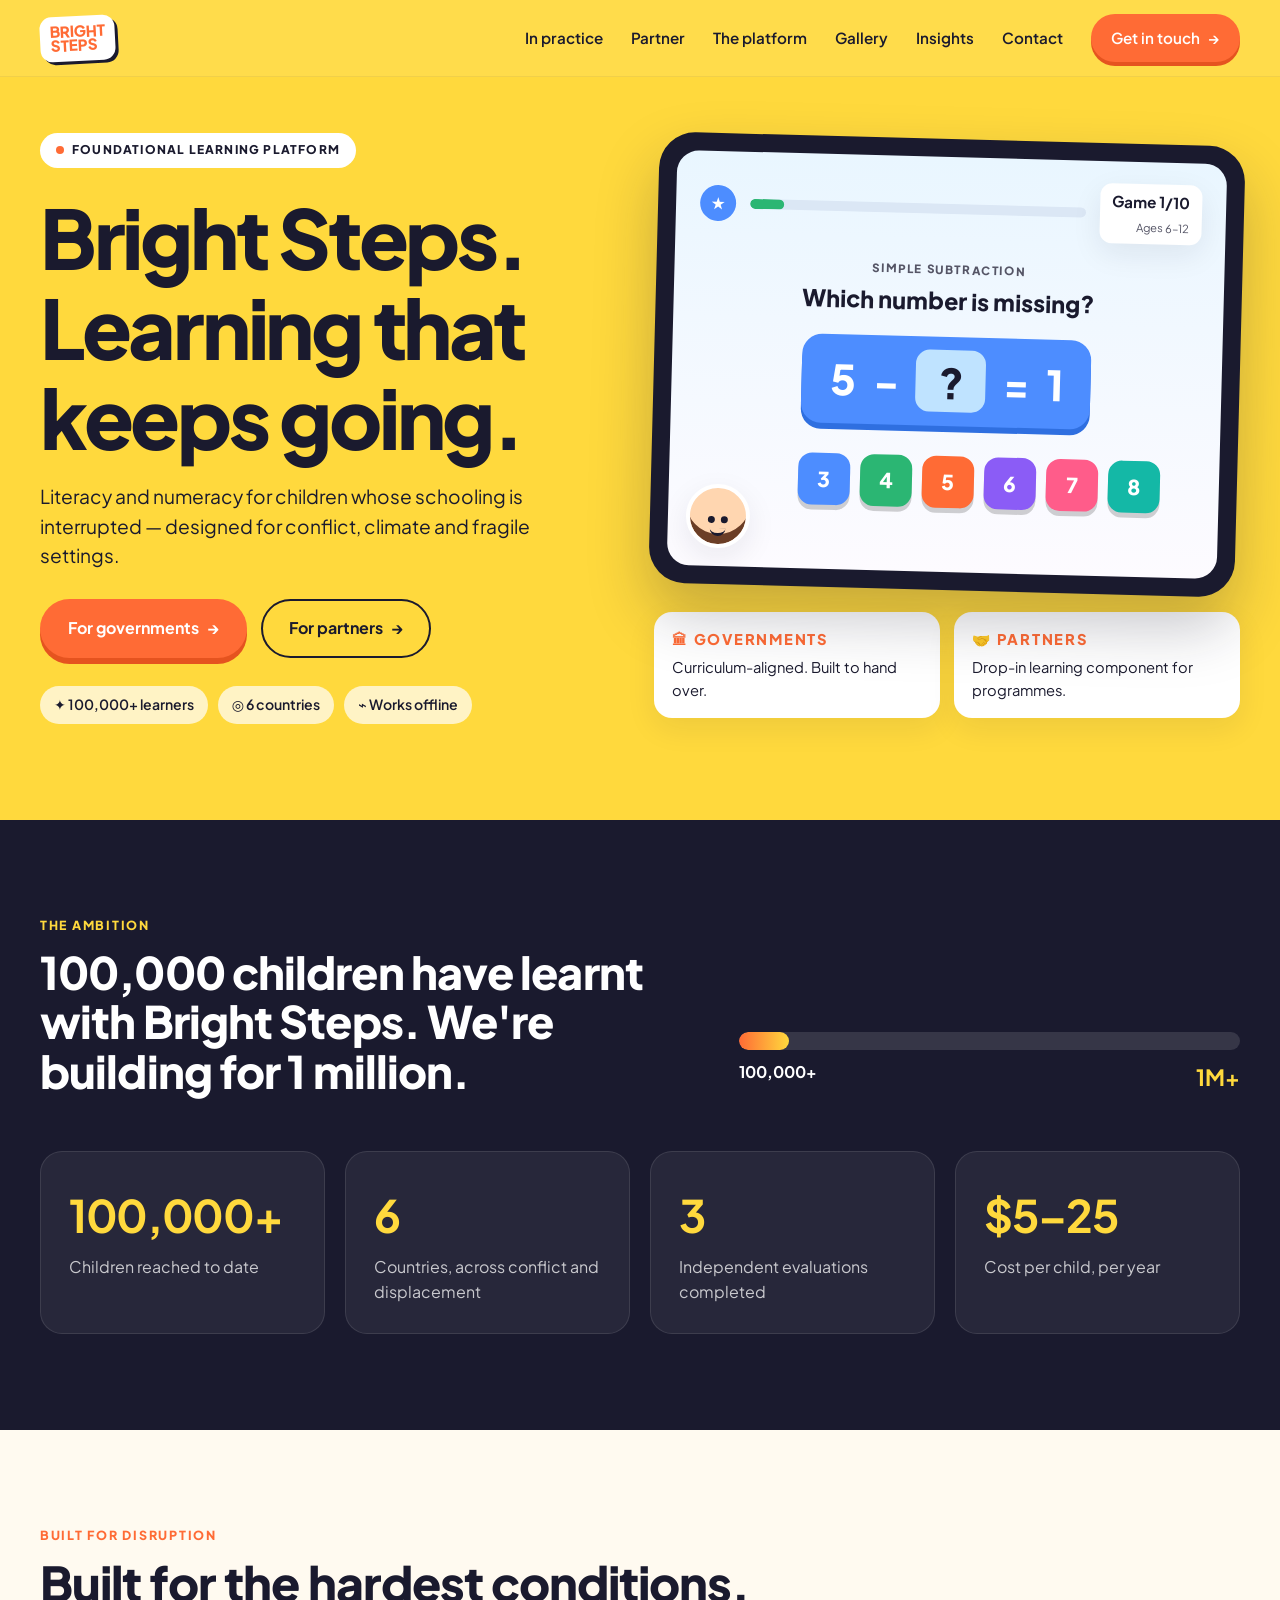
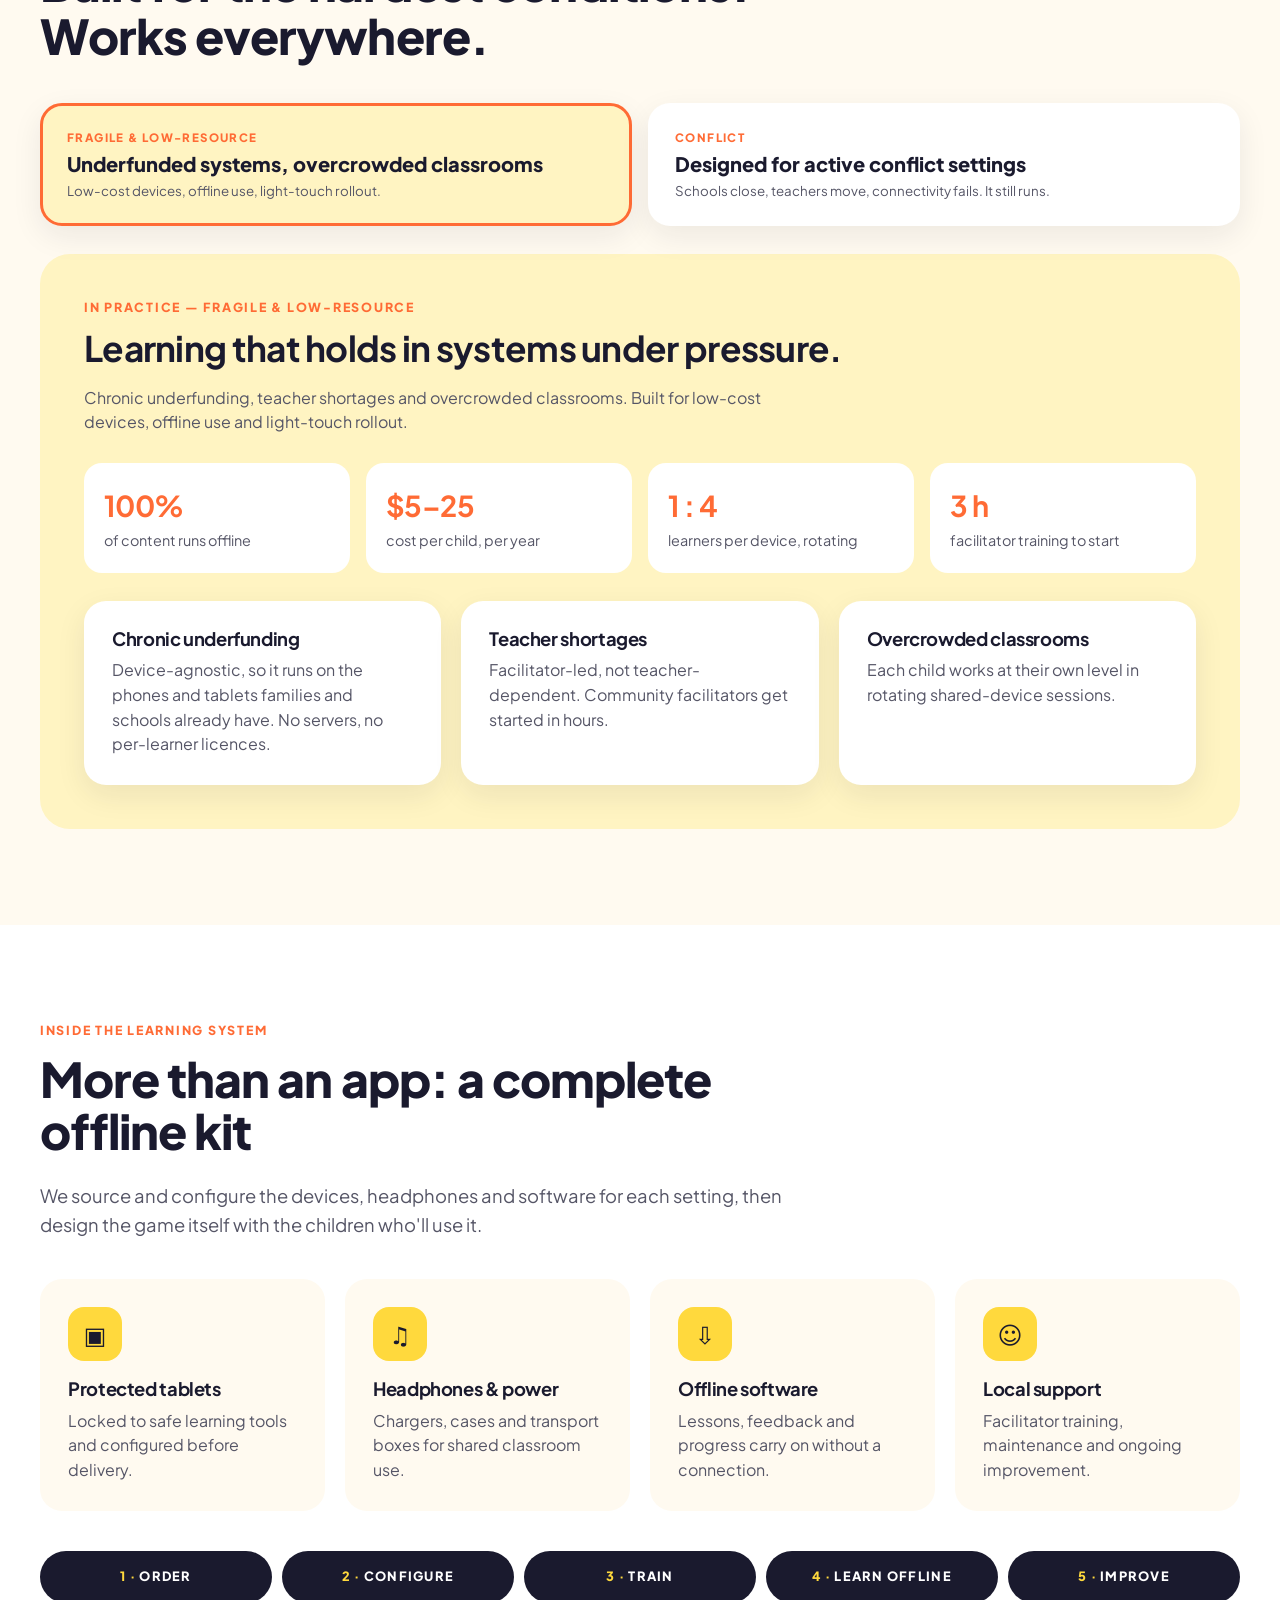
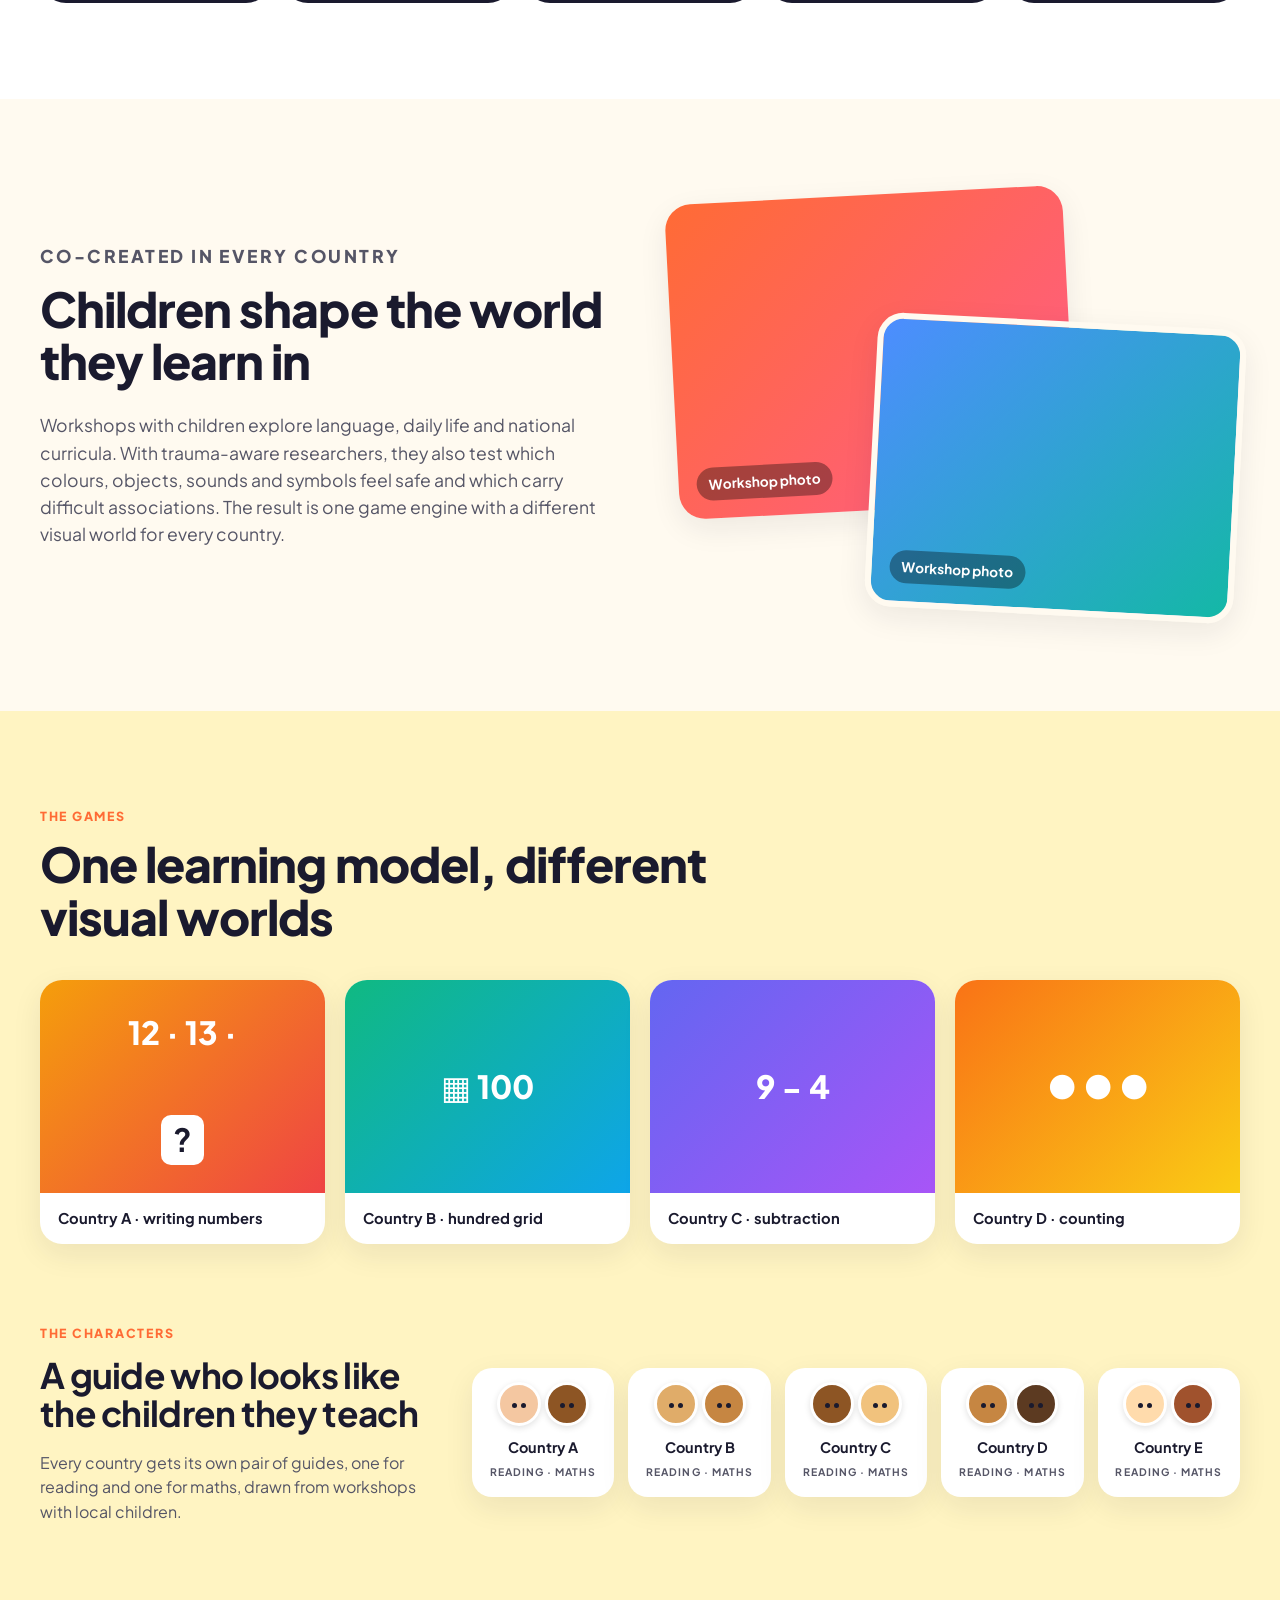
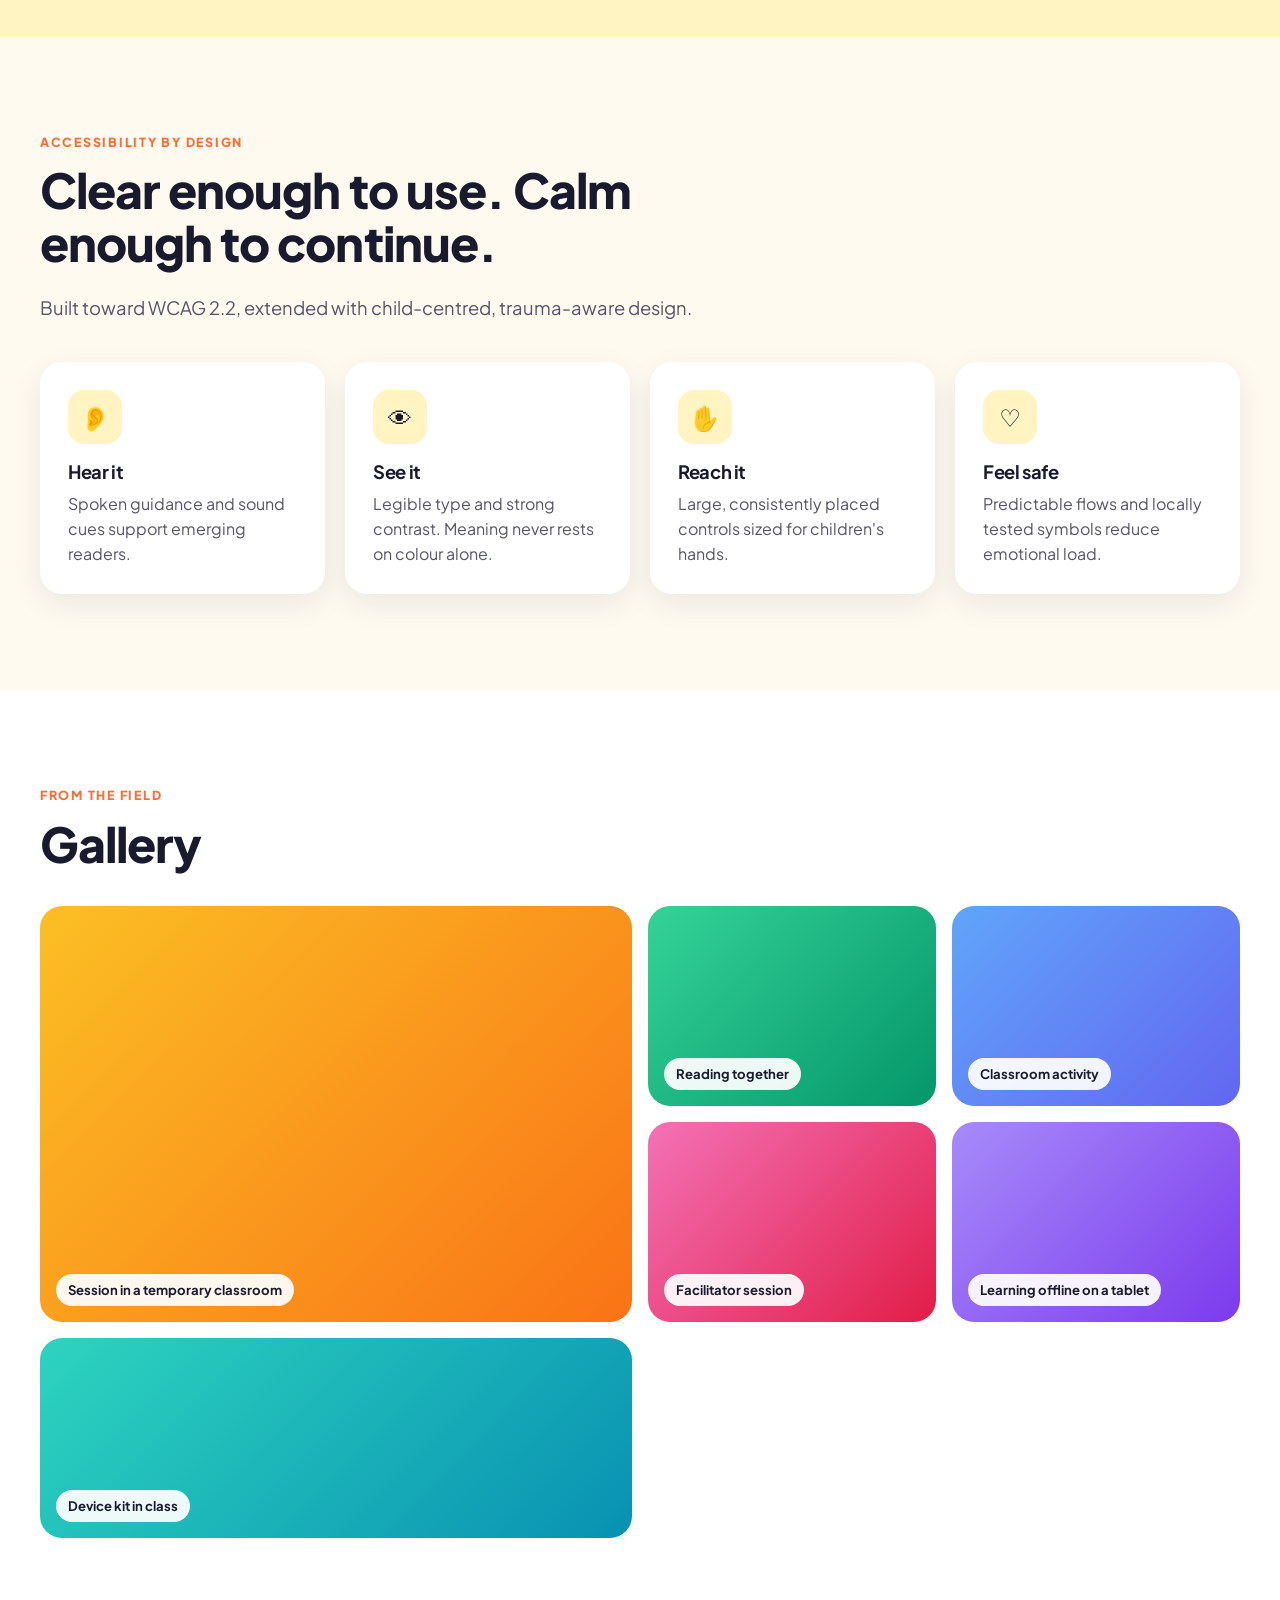
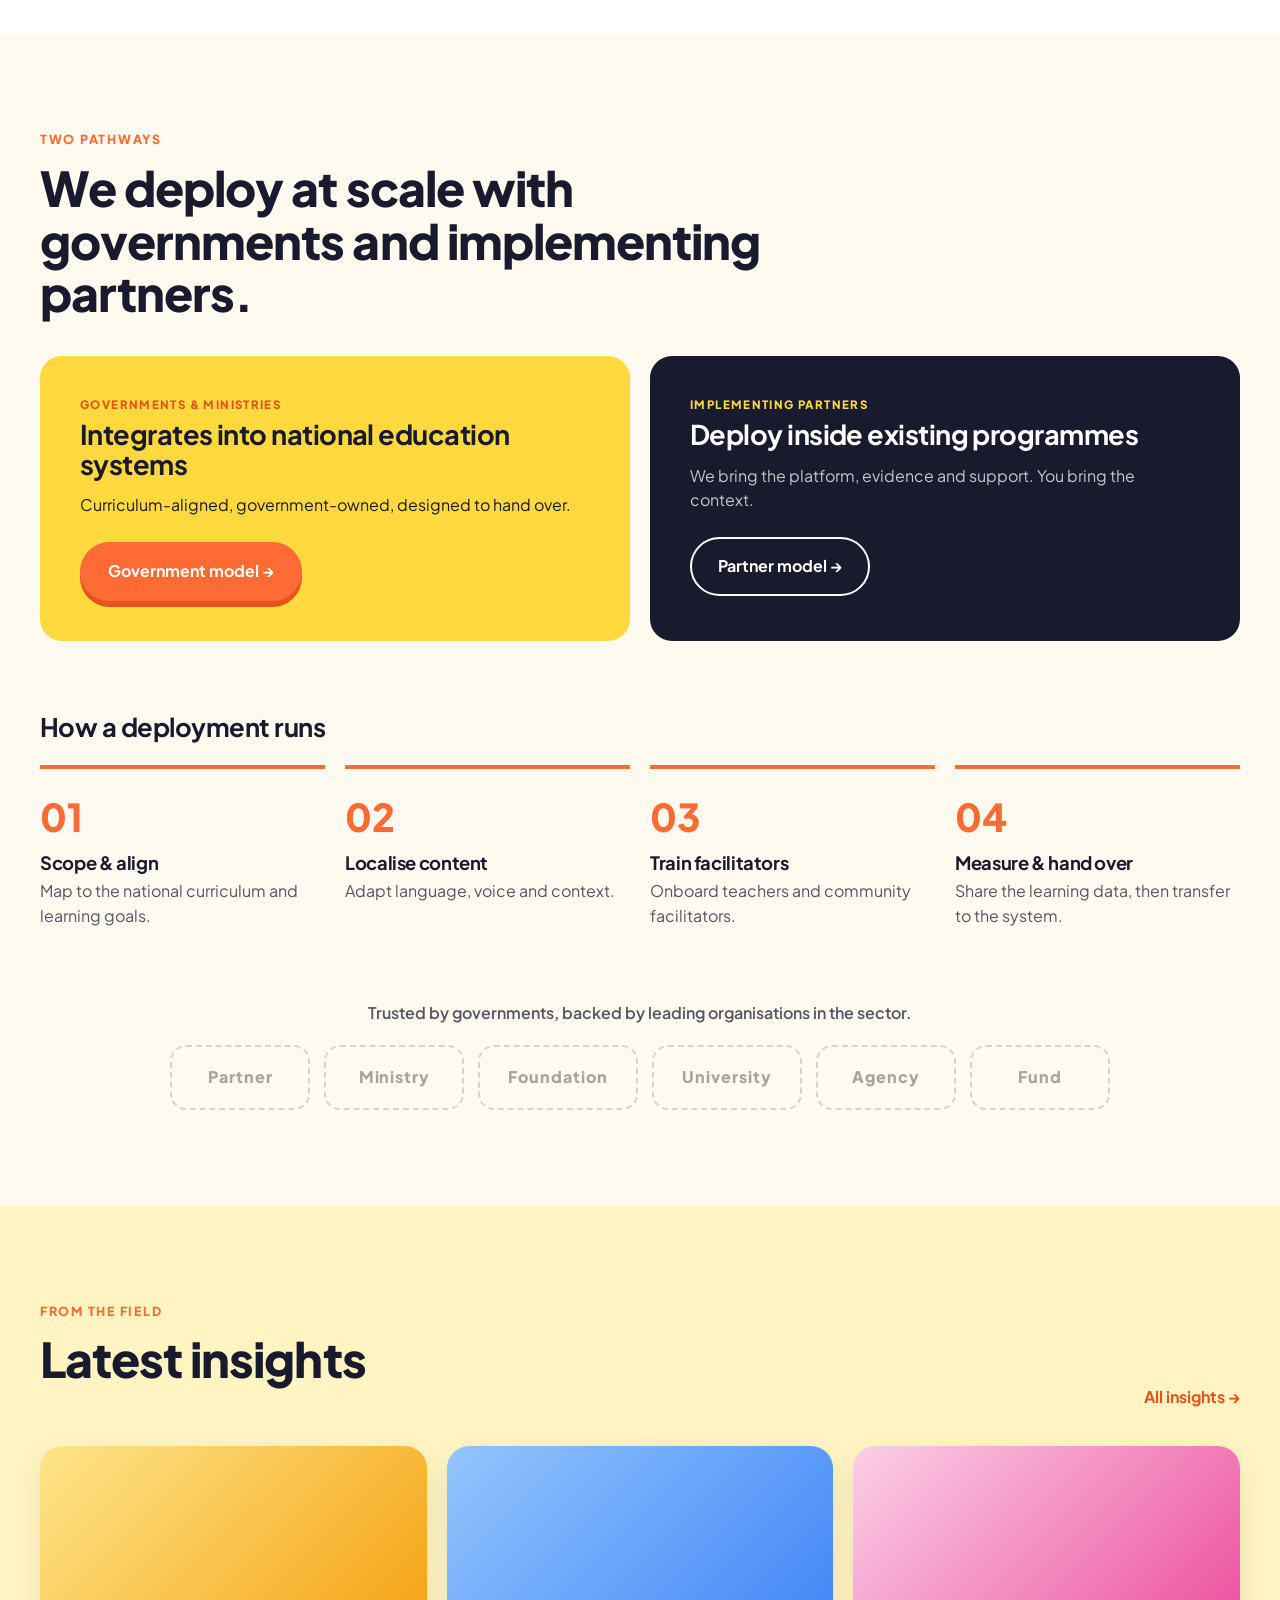
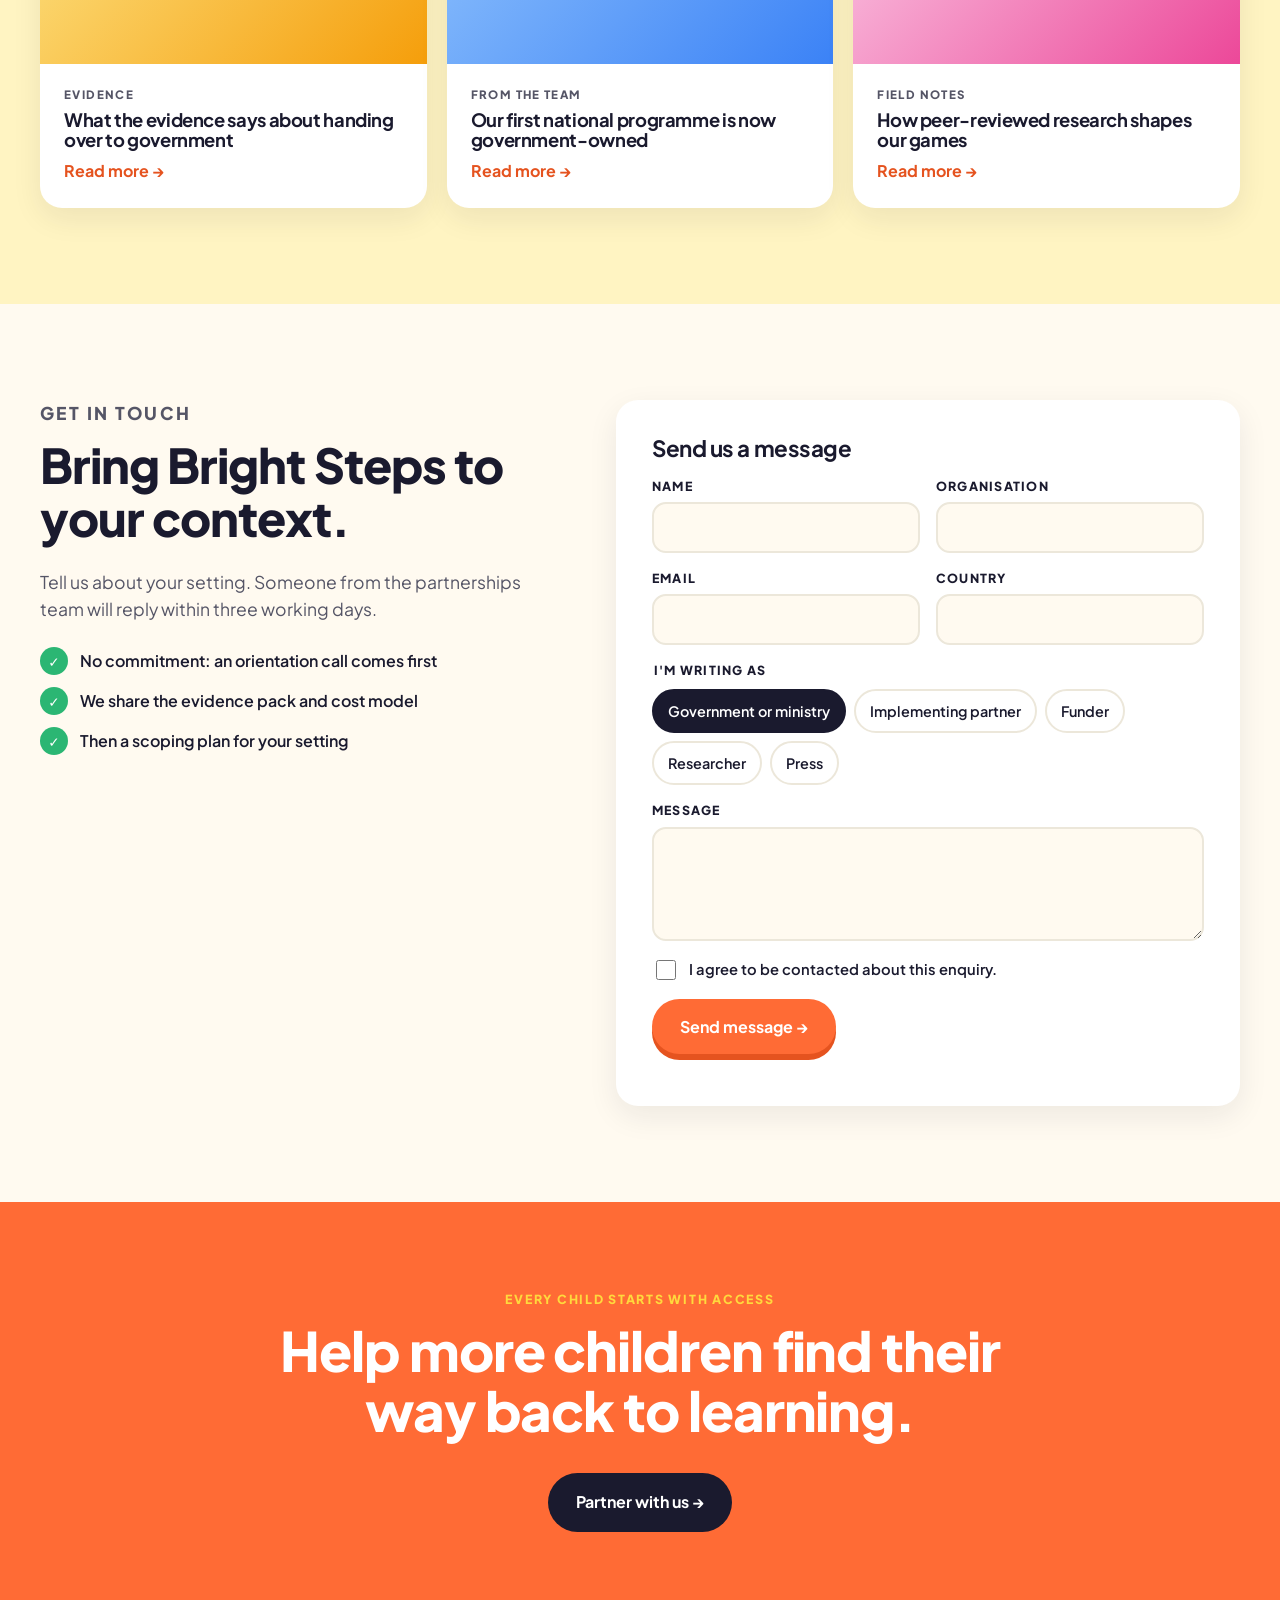
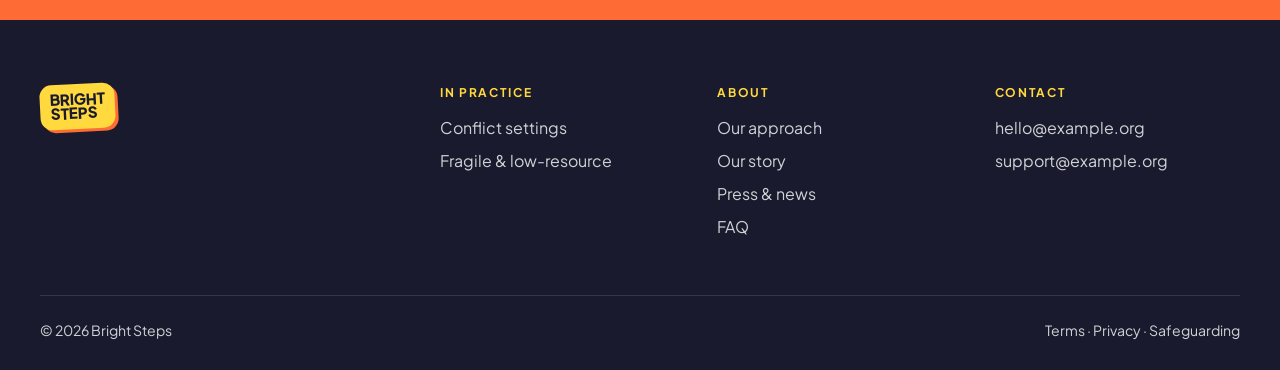
==== index.html @ 9cf147a7 "Initial commit: Bright Steps landing page Static site with hero mini-game, programme sections, galle" ====
<!doctype html>
<html lang="en">
<head>
  <meta charset="utf-8" />
  <meta name="viewport" content="width=device-width, initial-scale=1" />
  <title>Bright Steps — Learning that keeps going</title>
  <meta name="description" content="Offline literacy and numeracy games for children whose schooling has been interrupted." />
  <link rel="preconnect" href="https://fonts.googleapis.com" />
  <link rel="preconnect" href="https://fonts.gstatic.com" crossorigin />
  <link href="https://fonts.googleapis.com/css2?family=Plus+Jakarta+Sans:wght@400;500;600;700;800&display=swap" rel="stylesheet" />
  <link rel="stylesheet" href="styles.css" />
</head>
<body>

<!-- ============ HEADER ============ -->
<header class="site-header" id="top">
  <div class="container nav">
    <a href="#top" class="logo" aria-label="Bright Steps home">
      <span class="logo-mark">BRIGHT<br/>STEPS</span>
    </a>
    <button class="nav-toggle" aria-label="Open menu" aria-expanded="false">
      <span></span><span></span><span></span>
    </button>
    <nav class="nav-links" aria-label="Main">
      <a href="#practice">In practice</a>
      <a href="#pathways">Partner</a>
      <a href="#platform">The platform</a>
      <a href="#gallery">Gallery</a>
      <a href="#insights">Insights</a>
      <a href="#contact">Contact</a>
      <a href="#contact" class="btn btn-primary btn-sm">Get in touch <span aria-hidden="true">→</span></a>
    </nav>
  </div>
</header>

<main>

<!-- ============ HERO ============ -->
<section class="hero">
  <div class="container hero-grid">
    <div class="hero-copy">
      <span class="pill"><span class="dot"></span> FOUNDATIONAL LEARNING PLATFORM</span>
      <h1>Bright Steps.<br/>Learning that<br/>keeps going.</h1>
      <p class="lead">Literacy and numeracy for children whose schooling is interrupted — designed for conflict, climate and fragile settings.</p>
      <div class="hero-ctas">
        <a href="#pathways" class="btn btn-primary">For governments <span aria-hidden="true">→</span></a>
        <a href="#pathways" class="btn btn-outline">For partners <span aria-hidden="true">→</span></a>
      </div>
      <ul class="chips">
        <li>✦ 100,000+ learners</li>
        <li>◎ 6 countries</li>
        <li>⌁ Works offline</li>
      </ul>
    </div>

    <div class="hero-visual">
      <div class="tablet">
        <div class="tablet-screen">
          <div class="game-top">
            <span class="game-icon">★</span>
            <div class="game-progress"><span id="gameBar"></span></div>
            <div class="game-meta"><strong id="gameRound">Game 1/10</strong><small>Ages 6–12</small></div>
          </div>
          <p class="game-kicker" id="gameKicker">SIMPLE SUBTRACTION</p>
          <p class="game-q">Which number is missing?</p>
          <div class="equation" id="equation" aria-live="polite">
            <span id="eqA">8</span> <span id="eqOp">−</span>
            <span class="slot" id="slot">?</span>
            <span>=</span> <span id="eqC">3</span>
          </div>
          <div class="answers" id="answers"></div>
          <div class="guide" aria-hidden="true">
            <div class="guide-face"><span class="eye"></span><span class="eye"></span><span class="mouth"></span></div>
          </div>
          <p class="game-feedback" id="feedback" aria-live="polite"></p>
        </div>
      </div>
      <div class="hero-cards">
        <div class="mini-card">
          <p class="mini-label">🏛 GOVERNMENTS</p>
          <p>Curriculum-aligned. Built to hand over.</p>
        </div>
        <div class="mini-card">
          <p class="mini-label">🤝 PARTNERS</p>
          <p>Drop-in learning component for programmes.</p>
        </div>
      </div>
    </div>
  </div>
</section>

<!-- ============ AMBITION / STATS ============ -->
<section class="section ambition">
  <div class="container">
    <p class="eyebrow">THE AMBITION</p>
    <div class="ambition-head">
      <h2>100,000 children have learnt with Bright Steps. We're building for 1 million.</h2>
      <div class="goal">
        <div class="goal-bar"><span style="width:10%"></span></div>
        <div class="goal-labels"><span>100,000+</span><strong>1M+</strong></div>
      </div>
    </div>
    <div class="stats">
      <div class="stat"><strong data-count="100000" data-suffix="+">0</strong><p>Children reached to date</p></div>
      <div class="stat"><strong data-count="6">0</strong><p>Countries, across conflict and displacement</p></div>
      <div class="stat"><strong>3</strong><p>Independent evaluations completed</p></div>
      <div class="stat"><strong>$5–25</strong><p>Cost per child, per year</p></div>
    </div>
  </div>
</section>

<!-- ============ IN PRACTICE (TABS) ============ -->
<section class="section practice" id="practice">
  <div class="container">
    <p class="eyebrow">BUILT FOR DISRUPTION</p>
    <h2 class="section-title">Built for the hardest conditions. Works everywhere.</h2>

    <div class="tabs" role="tablist">
      <button class="tab active" role="tab" aria-selected="true" data-tab="fragile">
        <span class="tab-kicker">FRAGILE &amp; LOW-RESOURCE</span>
        <span class="tab-title">Underfunded systems, overcrowded classrooms</span>
        <span class="tab-sub">Low-cost devices, offline use, light-touch rollout.</span>
      </button>
      <button class="tab" role="tab" aria-selected="false" data-tab="conflict">
        <span class="tab-kicker">CONFLICT</span>
        <span class="tab-title">Designed for active conflict settings</span>
        <span class="tab-sub">Schools close, teachers move, connectivity fails. It still runs.</span>
      </button>
    </div>

    <div class="tab-panel active" data-panel="fragile">
      <div class="panel-head">
        <p class="eyebrow">IN PRACTICE — FRAGILE &amp; LOW-RESOURCE</p>
        <h3>Learning that holds in systems under pressure.</h3>
        <p>Chronic underfunding, teacher shortages and overcrowded classrooms. Built for low-cost devices, offline use and light-touch rollout.</p>
      </div>
      <div class="kpis">
        <div><strong>100%</strong><span>of content runs offline</span></div>
        <div><strong>$5–25</strong><span>cost per child, per year</span></div>
        <div><strong>1 : 4</strong><span>learners per device, rotating</span></div>
        <div><strong>3 h</strong><span>facilitator training to start</span></div>
      </div>
      <div class="cards-3">
        <article class="card"><h4>Chronic underfunding</h4><p>Device-agnostic, so it runs on the phones and tablets families and schools already have. No servers, no per-learner licences.</p></article>
        <article class="card"><h4>Teacher shortages</h4><p>Facilitator-led, not teacher-dependent. Community facilitators get started in hours.</p></article>
        <article class="card"><h4>Overcrowded classrooms</h4><p>Each child works at their own level in rotating shared-device sessions.</p></article>
      </div>
    </div>

    <div class="tab-panel" data-panel="conflict">
      <div class="panel-head">
        <p class="eyebrow">IN PRACTICE — CONFLICT</p>
        <h3>Learning that continues when everything else stops.</h3>
        <p>Displacement, school closures and broken connectivity. Bright Steps runs in shelters, community spaces and temporary classrooms.</p>
      </div>
      <div class="kpis">
        <div><strong>0</strong><span>internet needed during lessons</span></div>
        <div><strong>Any</strong><span>safe space becomes a classroom</span></div>
        <div><strong>Self-paced</strong><span>children pick up where they left off</span></div>
        <div><strong>Trauma-aware</strong><span>content and visuals, tested locally</span></div>
      </div>
      <div class="cards-3">
        <article class="card"><h4>Schools closed</h4><p>Sessions move to wherever children are: shelters, camps, community centres.</p></article>
        <article class="card"><h4>Mobile populations</h4><p>Progress is stored on the device, so learning follows the child and not the building.</p></article>
        <article class="card"><h4>Psychosocial stress</h4><p>Calm, predictable game flows designed with child-protection specialists.</p></article>
      </div>
    </div>
  </div>
</section>

<!-- ============ PLATFORM / KIT ============ -->
<section class="section kit" id="platform">
  <div class="container">
    <p class="eyebrow">INSIDE THE LEARNING SYSTEM</p>
    <h2 class="section-title">More than an app: a complete offline kit</h2>
    <p class="section-lead">We source and configure the devices, headphones and software for each setting, then design the game itself with the children who'll use it.</p>
    <div class="cards-4">
      <article class="card icon-card"><span class="icon">▣</span><h4>Protected tablets</h4><p>Locked to safe learning tools and configured before delivery.</p></article>
      <article class="card icon-card"><span class="icon">♫</span><h4>Headphones &amp; power</h4><p>Chargers, cases and transport boxes for shared classroom use.</p></article>
      <article class="card icon-card"><span class="icon">⇩</span><h4>Offline software</h4><p>Lessons, feedback and progress carry on without a connection.</p></article>
      <article class="card icon-card"><span class="icon">☺</span><h4>Local support</h4><p>Facilitator training, maintenance and ongoing improvement.</p></article>
    </div>
    <ol class="flow">
      <li>ORDER</li><li>CONFIGURE</li><li>TRAIN</li><li>LEARN OFFLINE</li><li>IMPROVE</li>
    </ol>
  </div>
</section>

<!-- ============ CO-CREATION ============ -->
<section class="section cocreate">
  <div class="container split">
    <div>
      <p class="eyebrow">CO-CREATED IN EVERY COUNTRY</p>
      <h2 class="section-title">Children shape the world they learn in</h2>
      <p>Workshops with children explore language, daily life and national curricula. With trauma-aware researchers, they also test which colours, objects, sounds and symbols feel safe and which carry difficult associations. The result is one game engine with a different visual world for every country.</p>
    </div>
    <div class="photo-stack">
      <div class="photo ph-1"><span>Workshop photo</span></div>
      <div class="photo ph-2"><span>Workshop photo</span></div>
    </div>
  </div>
</section>

<!-- ============ GAMES + CHARACTERS ============ -->
<section class="section games">
  <div class="container">
    <p class="eyebrow">THE GAMES</p>
    <h2 class="section-title">One learning model, different visual worlds</h2>
    <div class="cards-4 worlds">
      <figure class="world w-1"><div class="world-art">12 · 13 · <b>?</b></div><figcaption>Country A · writing numbers</figcaption></figure>
      <figure class="world w-2"><div class="world-art">▦ 100</div><figcaption>Country B · hundred grid</figcaption></figure>
      <figure class="world w-3"><div class="world-art">9 − 4</div><figcaption>Country C · subtraction</figcaption></figure>
      <figure class="world w-4"><div class="world-art">● ● ●</div><figcaption>Country D · counting</figcaption></figure>
    </div>

    <div class="characters">
      <div class="characters-copy">
        <p class="eyebrow">THE CHARACTERS</p>
        <h3>A guide who looks like the children they teach</h3>
        <p>Every country gets its own pair of guides, one for reading and one for maths, drawn from workshops with local children.</p>
      </div>
      <div class="char-row" id="charRow"></div>
    </div>
  </div>
</section>

<!-- ============ ACCESSIBILITY ============ -->
<section class="section access">
  <div class="container">
    <p class="eyebrow">ACCESSIBILITY BY DESIGN</p>
    <h2 class="section-title">Clear enough to use. Calm enough to continue.</h2>
    <p class="section-lead">Built toward WCAG 2.2, extended with child-centred, trauma-aware design.</p>
    <div class="cards-4">
      <article class="card"><span class="big-icon">👂</span><h4>Hear it</h4><p>Spoken guidance and sound cues support emerging readers.</p></article>
      <article class="card"><span class="big-icon">👁</span><h4>See it</h4><p>Legible type and strong contrast. Meaning never rests on colour alone.</p></article>
      <article class="card"><span class="big-icon">✋</span><h4>Reach it</h4><p>Large, consistently placed controls sized for children's hands.</p></article>
      <article class="card"><span class="big-icon">♡</span><h4>Feel safe</h4><p>Predictable flows and locally tested symbols reduce emotional load.</p></article>
    </div>
  </div>
</section>

<!-- ============ GALLERY ============ -->
<section class="section gallery" id="gallery">
  <div class="container">
    <p class="eyebrow">FROM THE FIELD</p>
    <h2 class="section-title">Gallery</h2>
    <div class="gallery-grid">
      <figure class="g g-1"><figcaption>Session in a temporary classroom</figcaption></figure>
      <figure class="g g-2"><figcaption>Reading together</figcaption></figure>
      <figure class="g g-3"><figcaption>Classroom activity</figcaption></figure>
      <figure class="g g-4"><figcaption>Facilitator session</figcaption></figure>
      <figure class="g g-5"><figcaption>Learning offline on a tablet</figcaption></figure>
      <figure class="g g-6"><figcaption>Device kit in class</figcaption></figure>
    </div>
  </div>
</section>

<!-- ============ PATHWAYS ============ -->
<section class="section pathways" id="pathways">
  <div class="container">
    <p class="eyebrow">TWO PATHWAYS</p>
    <h2 class="section-title">We deploy at scale with governments and implementing partners.</h2>
    <div class="cards-2">
      <article class="card path-card">
        <p class="mini-label">GOVERNMENTS &amp; MINISTRIES</p>
        <h3>Integrates into national education systems</h3>
        <p>Curriculum-aligned, government-owned, designed to hand over.</p>
        <a href="#contact" class="btn btn-primary">Government model →</a>
      </article>
      <article class="card path-card alt">
        <p class="mini-label">IMPLEMENTING PARTNERS</p>
        <h3>Deploy inside existing programmes</h3>
        <p>We bring the platform, evidence and support. You bring the context.</p>
        <a href="#contact" class="btn btn-outline">Partner model →</a>
      </article>
    </div>

    <h3 class="steps-title">How a deployment runs</h3>
    <ol class="steps">
      <li><span>01</span><h4>Scope &amp; align</h4><p>Map to the national curriculum and learning goals.</p></li>
      <li><span>02</span><h4>Localise content</h4><p>Adapt language, voice and context.</p></li>
      <li><span>03</span><h4>Train facilitators</h4><p>Onboard teachers and community facilitators.</p></li>
      <li><span>04</span><h4>Measure &amp; hand over</h4><p>Share the learning data, then transfer to the system.</p></li>
    </ol>

    <div class="partners">
      <p>Trusted by governments, backed by leading organisations in the sector.</p>
      <div class="logos">
        <span>Partner</span><span>Ministry</span><span>Foundation</span><span>University</span><span>Agency</span><span>Fund</span>
      </div>
    </div>
  </div>
</section>

<!-- ============ INSIGHTS ============ -->
<section class="section insights" id="insights">
  <div class="container">
    <div class="row-head">
      <div>
        <p class="eyebrow">FROM THE FIELD</p>
        <h2 class="section-title">Latest insights</h2>
      </div>
      <a href="#insights" class="link-arrow">All insights →</a>
    </div>
    <div class="cards-3">
      <article class="card post"><div class="post-img pi-1"></div><p class="mini-label">EVIDENCE</p><h4>What the evidence says about handing over to government</h4><a href="#insights" class="link-arrow">Read more →</a></article>
      <article class="card post"><div class="post-img pi-2"></div><p class="mini-label">FROM THE TEAM</p><h4>Our first national programme is now government-owned</h4><a href="#insights" class="link-arrow">Read more →</a></article>
      <article class="card post"><div class="post-img pi-3"></div><p class="mini-label">FIELD NOTES</p><h4>How peer-reviewed research shapes our games</h4><a href="#insights" class="link-arrow">Read more →</a></article>
    </div>
  </div>
</section>

<!-- ============ CONTACT ============ -->
<section class="section contact" id="contact">
  <div class="container contact-grid">
    <div>
      <p class="eyebrow">GET IN TOUCH</p>
      <h2 class="section-title">Bring Bright Steps to your context.</h2>
      <p>Tell us about your setting. Someone from the partnerships team will reply within three working days.</p>
      <ul class="checks">
        <li>No commitment: an orientation call comes first</li>
        <li>We share the evidence pack and cost model</li>
        <li>Then a scoping plan for your setting</li>
      </ul>
    </div>
    <form class="card form" id="contactForm" novalidate>
      <h3>Send us a message</h3>
      <div class="form-row">
        <label>Name<input name="name" required autocomplete="name" /></label>
        <label>Organisation<input name="org" autocomplete="organization" /></label>
      </div>
      <div class="form-row">
        <label>Email<input type="email" name="email" required autocomplete="email" /></label>
        <label>Country<input name="country" autocomplete="country-name" /></label>
      </div>
      <fieldset>
        <legend>I'm writing as</legend>
        <div class="radio-pills">
          <label><input type="radio" name="role" value="gov" checked /><span>Government or ministry</span></label>
          <label><input type="radio" name="role" value="partner" /><span>Implementing partner</span></label>
          <label><input type="radio" name="role" value="funder" /><span>Funder</span></label>
          <label><input type="radio" name="role" value="research" /><span>Researcher</span></label>
          <label><input type="radio" name="role" value="press" /><span>Press</span></label>
        </div>
      </fieldset>
      <label>Message<textarea name="message" rows="4" required></textarea></label>
      <label class="consent"><input type="checkbox" name="consent" required /> I agree to be contacted about this enquiry.</label>
      <button class="btn btn-primary" type="submit">Send message →</button>
      <p class="form-status" id="formStatus" aria-live="polite"></p>
    </form>
  </div>
</section>

<!-- ============ CTA BAND ============ -->
<section class="cta-band">
  <div class="container">
    <p class="eyebrow">EVERY CHILD STARTS WITH ACCESS</p>
    <h2>Help more children find their way back to learning.</h2>
    <a href="#contact" class="btn btn-dark">Partner with us →</a>
  </div>
</section>

</main>

<!-- ============ FOOTER ============ -->
<footer class="site-footer">
  <div class="container footer-grid">
    <div><span class="logo-mark light">BRIGHT<br/>STEPS</span></div>
    <div><h5>IN PRACTICE</h5><a href="#practice">Conflict settings</a><a href="#practice">Fragile &amp; low-resource</a></div>
    <div><h5>ABOUT</h5><a href="#platform">Our approach</a><a href="#top">Our story</a><a href="#insights">Press &amp; news</a><a href="#top">FAQ</a></div>
    <div><h5>CONTACT</h5><a href="mailto:hello@example.org">hello@example.org</a><a href="mailto:support@example.org">support@example.org</a></div>
  </div>
  <div class="container footer-bottom">
    <span>© <span id="year"></span> Bright Steps</span>
    <span><a href="#">Terms</a> · <a href="#">Privacy</a> · <a href="#">Safeguarding</a></span>
  </div>
</footer>

<script src="script.js"></script>
</body>
</html>
---- styles.css ----
:root {
  --yellow: #ffd93d;
  --yellow-soft: #fff4c2;
  --cream: #fffaf0;
  --orange: #ff6b35;
  --orange-dark: #e5531f;
  --ink: #1a1a2e;
  --muted: #555566;
  --blue: #4d8dff;
  --green: #2bb673;
  --purple: #8b5cf6;
  --pink: #ff5c8a;
  --teal: #14b8a6;
  --card: #ffffff;
  --radius: 22px;
  --shadow: 0 10px 30px rgba(26, 26, 46, 0.08);
}

* { box-sizing: border-box; }
html { scroll-behavior: smooth; }
body {
  margin: 0;
  font-family: "Plus Jakarta Sans", system-ui, sans-serif;
  color: var(--ink);
  background: var(--cream);
  line-height: 1.55;
  -webkit-font-smoothing: antialiased;
}
img { max-width: 100%; display: block; }
a { color: inherit; }
h1, h2, h3, h4 { line-height: 1.1; margin: 0 0 .5em; letter-spacing: -0.02em; }
p { margin: 0 0 1em; }

.container { width: min(1200px, 100% - 32px); margin-inline: auto; }
.section { padding: 96px 0; }
.section-title { font-size: clamp(1.9rem, 4vw, 3rem); font-weight: 800; max-width: 22ch; }
.section-lead { font-size: 1.15rem; color: var(--muted); max-width: 60ch; margin-bottom: 40px; }
.eyebrow { font-size: .78rem; font-weight: 800; letter-spacing: .14em; color: var(--orange); margin-bottom: 12px; }

/* ---------- Buttons ---------- */
.btn {
  display: inline-flex; align-items: center; gap: 8px;
  padding: 15px 26px; border-radius: 999px;
  font-weight: 700; text-decoration: none; font-size: 1rem;
  border: 2px solid transparent; cursor: pointer; font-family: inherit;
  transition: transform .15s ease, background .15s ease, box-shadow .15s ease;
}
.btn:hover { transform: translateY(-2px); }
.btn-primary { background: var(--orange); color: #fff; box-shadow: 0 6px 0 var(--orange-dark); }
.btn-primary:hover { background: var(--orange-dark); }
.btn-outline { border-color: var(--ink); color: var(--ink); background: transparent; }
.btn-outline:hover { background: var(--ink); color: #fff; }
.btn-dark { background: var(--ink); color: #fff; }
.btn-sm { padding: 10px 18px; font-size: .9rem; box-shadow: 0 4px 0 var(--orange-dark); }

/* ---------- Header ---------- */
.site-header {
  position: sticky; top: 0; z-index: 50;
  background: rgba(255, 217, 61, .92);
  backdrop-filter: blur(10px);
  border-bottom: 1px solid rgba(26,26,46,.06);
}
.nav { display: flex; align-items: center; justify-content: space-between; height: 76px; }
.logo { text-decoration: none; }
.logo-mark {
  display: inline-block; font-weight: 800; font-size: .95rem; line-height: .95;
  color: var(--orange); background: #fff; padding: 8px 10px; border-radius: 12px;
  transform: rotate(-3deg); box-shadow: 3px 3px 0 var(--ink);
}
.logo-mark.light { color: var(--ink); background: var(--yellow); box-shadow: 3px 3px 0 var(--orange); }
.nav-links { display: flex; align-items: center; gap: 28px; }
.nav-links a { text-decoration: none; font-weight: 600; font-size: .95rem; }
.nav-links a:not(.btn):hover { color: var(--orange-dark); }
.nav-toggle { display: none; background: none; border: 0; padding: 8px; cursor: pointer; }
.nav-toggle span { display: block; width: 24px; height: 3px; background: var(--ink); margin: 4px 0; border-radius: 2px; transition: .2s; }

/* ---------- Hero ---------- */
.hero { background: var(--yellow); padding: 56px 0 96px; overflow: hidden; }
.hero-grid { display: grid; grid-template-columns: 1fr 1.05fr; gap: 56px; align-items: center; }
.pill {
  display: inline-flex; align-items: center; gap: 8px;
  background: #fff; padding: 8px 16px; border-radius: 999px;
  font-size: .75rem; font-weight: 800; letter-spacing: .1em;
}
.pill .dot { width: 8px; height: 8px; border-radius: 50%; background: var(--orange); }
.hero h1 { font-size: clamp(2.6rem, 6.4vw, 5.2rem); font-weight: 800; margin: 24px 0 20px; letter-spacing: -0.04em; }
.lead { font-size: 1.2rem; max-width: 40ch; }
.hero-ctas { display: flex; flex-wrap: wrap; gap: 14px; margin: 28px 0; }
.chips { list-style: none; padding: 0; margin: 0; display: flex; flex-wrap: wrap; gap: 10px; }
.chips li { background: rgba(255,255,255,.7); padding: 8px 14px; border-radius: 999px; font-size: .88rem; font-weight: 600; }

/* Tablet + game */
.tablet {
  background: var(--ink); border-radius: 36px; padding: 18px;
  box-shadow: 0 30px 60px rgba(26,26,46,.25);
  transform: rotate(1.5deg);
}
.tablet-screen {
  position: relative; background: linear-gradient(180deg, #e9f6ff, #fdfbff);
  border-radius: 22px; padding: 22px 24px 28px; min-height: 380px; text-align: center; overflow: hidden;
}
.game-top { display: flex; align-items: center; gap: 14px; }
.game-icon { width: 36px; height: 36px; border-radius: 50%; display: grid; place-items: center; background: var(--blue); color: #fff; font-size: 1rem; flex-shrink: 0; }
.game-progress { flex: 1; height: 10px; background: #dbe7f5; border-radius: 99px; overflow: hidden; }
.game-progress span { display: block; height: 100%; width: 10%; background: var(--green); border-radius: 99px; transition: width .4s ease; }
.game-meta { background: #fff; border-radius: 12px; padding: 6px 12px; text-align: right; box-shadow: var(--shadow); }
.game-meta strong { display: block; font-size: .95rem; }
.game-meta small { color: var(--muted); font-size: .7rem; }
.game-kicker { margin: 22px 0 4px; font-size: .72rem; letter-spacing: .14em; font-weight: 800; color: var(--muted); }
.game-q { font-size: 1.45rem; font-weight: 800; margin-bottom: 18px; }
.equation {
  display: inline-flex; align-items: center; gap: 16px;
  background: var(--blue); color: #fff; font-size: 2.6rem; font-weight: 800;
  padding: 12px 28px; border-radius: 20px; box-shadow: 0 6px 0 #2f6fe0;
}
.slot {
  display: inline-grid; place-items: center; min-width: 70px; height: 62px;
  background: #bfe3ff; color: var(--ink); border-radius: 14px; transition: background .2s;
}
.slot.correct { background: #b8f2d2; }
.answers { display: flex; justify-content: center; flex-wrap: wrap; gap: 10px; margin-top: 30px; padding-left: 70px; }
.answers button {
  width: 52px; height: 52px; border-radius: 14px; border: 0; cursor: pointer;
  font: 800 1.3rem "Plus Jakarta Sans", sans-serif; color: #fff;
  box-shadow: 0 5px 0 rgba(0,0,0,.18); transition: transform .12s;
}
.answers button:hover { transform: translateY(-3px); }
.answers button:active { transform: translateY(2px); box-shadow: 0 2px 0 rgba(0,0,0,.18); }
.answers button.wrong { animation: shake .35s; opacity: .45; }
@keyframes shake { 25%{transform:translateX(-5px)} 75%{transform:translateX(5px)} }
.game-feedback { min-height: 1.4em; margin: 14px 0 0; font-weight: 700; color: var(--green); }

.guide { position: absolute; left: 18px; bottom: 18px; }
.guide-face {
  position: relative; width: 64px; height: 64px; border-radius: 50%;
  background: #ffd6b0; border: 4px solid #fff;
  box-shadow: 0 -14px 0 -4px #6b3e26 inset, var(--shadow);
  animation: bob 3s ease-in-out infinite;
}
.guide-face .eye { position: absolute; top: 28px; width: 7px; height: 7px; background: var(--ink); border-radius: 50%; }
.guide-face .eye:first-child { left: 18px; }
.guide-face .eye:nth-child(2) { right: 18px; }
.guide-face .mouth { position: absolute; left: 50%; top: 40px; width: 16px; height: 8px; border-bottom: 3px solid var(--ink); border-radius: 0 0 16px 16px; transform: translateX(-50%); }
@keyframes bob { 50% { transform: translateY(-6px); } }

.hero-cards { display: grid; grid-template-columns: 1fr 1fr; gap: 14px; margin-top: 22px; }
.mini-card { background: #fff; border-radius: 18px; padding: 16px 18px; box-shadow: var(--shadow); }
.mini-card p { margin: 0; font-size: .92rem; }
.mini-label { font-size: .72rem; font-weight: 800; letter-spacing: .12em; color: var(--orange); margin-bottom: 6px !important; }

/* ---------- Ambition ---------- */
.ambition { background: var(--ink); color: #fff; }
.ambition .eyebrow { color: var(--yellow); }
.ambition-head { display: grid; grid-template-columns: 1.3fr 1fr; gap: 48px; align-items: end; margin-bottom: 56px; }
.ambition h2 { font-size: clamp(1.8rem, 3.6vw, 2.8rem); font-weight: 800; margin: 0; }
.goal-bar { height: 18px; background: rgba(255,255,255,.12); border-radius: 99px; overflow: hidden; }
.goal-bar span { display: block; height: 100%; background: linear-gradient(90deg, var(--orange), var(--yellow)); border-radius: 99px; }
.goal-labels { display: flex; justify-content: space-between; margin-top: 10px; font-weight: 700; }
.goal-labels strong { color: var(--yellow); font-size: 1.4rem; }
.stats { display: grid; grid-template-columns: repeat(4, 1fr); gap: 20px; }
.stat { background: rgba(255,255,255,.06); border: 1px solid rgba(255,255,255,.1); border-radius: var(--radius); padding: 28px; }
.stat strong { display: block; font-size: clamp(2rem, 3.5vw, 2.8rem); color: var(--yellow); letter-spacing: -0.03em; }
.stat p { margin: 6px 0 0; color: rgba(255,255,255,.75); }

/* ---------- Cards / grids ---------- */
.card { background: var(--card); border-radius: var(--radius); padding: 28px; box-shadow: var(--shadow); }
.card h4 { font-size: 1.15rem; }
.card p { color: var(--muted); margin: 0; }
.cards-2 { display: grid; grid-template-columns: repeat(2, 1fr); gap: 20px; }
.cards-3 { display: grid; grid-template-columns: repeat(3, 1fr); gap: 20px; }
.cards-4 { display: grid; grid-template-columns: repeat(4, 1fr); gap: 20px; }

/* ---------- Practice tabs ---------- */
.tabs { display: grid; grid-template-columns: 1fr 1fr; gap: 16px; margin: 40px 0 28px; }
.tab {
  text-align: left; font-family: inherit; color: inherit; cursor: pointer;
  background: #fff; border: 3px solid transparent; border-radius: var(--radius); padding: 24px;
  box-shadow: var(--shadow); transition: border-color .2s, transform .2s;
}
.tab:hover { transform: translateY(-2px); }
.tab.active { border-color: var(--orange); background: var(--yellow-soft); }
.tab span { display: block; }
.tab-kicker { font-size: .72rem; font-weight: 800; letter-spacing: .12em; color: var(--orange); }
.tab-title { font-size: 1.25rem; font-weight: 800; margin: 6px 0; }
.tab-sub { color: var(--muted); }
.tab-panel { display: none; background: var(--yellow-soft); border-radius: 30px; padding: 44px; }
.tab-panel.active { display: block; animation: fade .35s ease; }
@keyframes fade { from { opacity: 0; transform: translateY(8px); } }
.panel-head h3 { font-size: clamp(1.5rem, 3vw, 2.2rem); }
.panel-head p:last-child { max-width: 60ch; color: var(--muted); }
.kpis { display: grid; grid-template-columns: repeat(4, 1fr); gap: 16px; margin: 28px 0; }
.kpis div { background: #fff; border-radius: 18px; padding: 20px; }
.kpis strong { display: block; font-size: 1.8rem; color: var(--orange); letter-spacing: -0.02em; }
.kpis span { font-size: .9rem; color: var(--muted); }

/* ---------- Kit ---------- */
.kit { background: #fff; }
.icon-card .icon, .big-icon {
  display: grid; place-items: center; width: 54px; height: 54px; border-radius: 16px;
  background: var(--yellow); font-size: 1.5rem; margin-bottom: 18px;
}
.kit .card { background: var(--cream); box-shadow: none; }
.flow { list-style: none; padding: 0; margin: 40px 0 0; display: flex; flex-wrap: wrap; gap: 10px; counter-reset: f; }
.flow li {
  counter-increment: f; flex: 1; min-width: 140px; text-align: center;
  background: var(--ink); color: #fff; font-weight: 800; letter-spacing: .1em; font-size: .8rem;
  padding: 16px; border-radius: 999px; position: relative;
}
.flow li::before { content: counter(f) " · "; color: var(--yellow); }

/* ---------- Co-create ---------- */
.split { display: grid; grid-template-columns: 1fr 1fr; gap: 64px; align-items: center; }
.split p { font-size: 1.1rem; color: var(--muted); }
.photo-stack { position: relative; height: 420px; }
.photo {
  position: absolute; border-radius: 26px; display: grid; place-items: end start; padding: 18px;
  color: #fff; font-weight: 700; box-shadow: var(--shadow);
}
.photo span { background: rgba(0,0,0,.35); padding: 6px 12px; border-radius: 999px; font-size: .85rem; }
.ph-1 { inset: 0 30% 25% 0; background: linear-gradient(135deg, var(--orange), var(--pink)); transform: rotate(-3deg); }
.ph-2 { inset: 30% 0 0 35%; background: linear-gradient(135deg, var(--blue), var(--teal)); transform: rotate(3deg); border: 6px solid var(--cream); }

/* ---------- Games ---------- */
.games { background: var(--yellow-soft); }
.worlds { margin-top: 36px; }
.world { margin: 0; background: #fff; border-radius: var(--radius); overflow: hidden; box-shadow: var(--shadow); transition: transform .2s; }
.world:hover { transform: translateY(-6px) rotate(-1deg); }
.world-art { aspect-ratio: 4/3; display: grid; place-items: center; font-size: 2rem; font-weight: 800; color: #fff; }
.world-art b { background: #fff; color: var(--ink); padding: 0 12px; border-radius: 10px; }
.w-1 .world-art { background: linear-gradient(135deg, #f59e0b, #ef4444); }
.w-2 .world-art { background: linear-gradient(135deg, #10b981, #0ea5e9); }
.w-3 .world-art { background: linear-gradient(135deg, #6366f1, #a855f7); }
.w-4 .world-art { background: linear-gradient(135deg, #f97316, #facc15); }
.world figcaption { padding: 14px 18px; font-weight: 700; font-size: .92rem; }

.characters { display: grid; grid-template-columns: 1fr 2fr; gap: 48px; align-items: center; margin-top: 80px; }
.characters h3 { font-size: clamp(1.5rem, 3vw, 2.2rem); }
.characters-copy p:last-child { color: var(--muted); }
.char-row { display: grid; grid-template-columns: repeat(5, 1fr); gap: 14px; }
.char { background: #fff; border-radius: 20px; padding: 14px 10px; text-align: center; box-shadow: var(--shadow); }
.char-pair { display: flex; justify-content: center; gap: 4px; margin-bottom: 10px; }
.avatar { position: relative; width: 44px; height: 44px; border-radius: 50%; border: 3px solid #fff; box-shadow: 0 2px 6px rgba(0,0,0,.12); }
.avatar::before, .avatar::after { content: ""; position: absolute; top: 18px; width: 5px; height: 5px; background: var(--ink); border-radius: 50%; }
.avatar::before { left: 12px; } .avatar::after { right: 12px; }
.char strong { display: block; font-size: .9rem; }
.char small { font-size: .65rem; letter-spacing: .1em; font-weight: 700; color: var(--muted); }

/* ---------- Access ---------- */
.access .card { text-align: left; }
.big-icon { background: var(--yellow-soft); }

/* ---------- Gallery ---------- */
.gallery { background: #fff; }
.gallery-grid { display: grid; grid-template-columns: repeat(4, 1fr); grid-auto-rows: 200px; gap: 16px; margin-top: 36px; }
.g { margin: 0; border-radius: var(--radius); position: relative; overflow: hidden; display: flex; align-items: flex-end; padding: 16px; }
.g figcaption { background: rgba(255,255,255,.92); padding: 6px 12px; border-radius: 999px; font-size: .82rem; font-weight: 700; }
.g-1 { grid-column: span 2; grid-row: span 2; background: linear-gradient(135deg, #fbbf24, #f97316); }
.g-2 { background: linear-gradient(135deg, #34d399, #059669); }
.g-3 { background: linear-gradient(135deg, #60a5fa, #6366f1); }
.g-4 { background: linear-gradient(135deg, #f472b6, #e11d48); }
.g-5 { background: linear-gradient(135deg, #a78bfa, #7c3aed); }
.g-6 { grid-column: span 2; background: linear-gradient(135deg, #2dd4bf, #0891b2); }

/* ---------- Pathways ---------- */
.cards-2 { margin-top: 36px; }
.path-card { padding: 40px; background: var(--yellow); box-shadow: none; }
.path-card.alt { background: var(--ink); color: #fff; }
.path-card.alt p { color: rgba(255,255,255,.75); }
.path-card.alt .btn-outline { border-color: #fff; color: #fff; }
.path-card.alt .btn-outline:hover { background: #fff; color: var(--ink); }
.path-card h3 { font-size: 1.7rem; }
.path-card p { color: var(--ink); margin-bottom: 24px; }
.path-card .mini-label { color: var(--orange-dark); }
.path-card.alt .mini-label { color: var(--yellow); }
.steps-title { font-size: 1.6rem; margin-top: 72px; }
.steps { list-style: none; padding: 0; margin: 24px 0 0; display: grid; grid-template-columns: repeat(4, 1fr); gap: 20px; }
.steps li { border-top: 4px solid var(--orange); padding-top: 18px; }
.steps span { font-size: 2.4rem; font-weight: 800; color: var(--orange); }
.steps h4 { margin: 6px 0; font-size: 1.15rem; }
.steps p { color: var(--muted); margin: 0; }
.partners { margin-top: 72px; text-align: center; }
.partners > p { color: var(--muted); font-weight: 600; }
.logos { display: flex; flex-wrap: wrap; justify-content: center; gap: 14px; margin-top: 20px; }
.logos span {
  padding: 18px 28px; border: 2px dashed #d8d4c8; border-radius: 16px;
  font-weight: 800; color: #a8a49a; letter-spacing: .06em; min-width: 140px;
}

/* ---------- Insights ---------- */
.insights { background: var(--yellow-soft); }
.row-head { display: flex; justify-content: space-between; align-items: end; gap: 20px; margin-bottom: 36px; }
.link-arrow { font-weight: 700; color: var(--orange-dark); text-decoration: none; }
.link-arrow:hover { text-decoration: underline; }
.post { padding: 0; overflow: hidden; display: flex; flex-direction: column; }
.post > *:not(.post-img) { margin-left: 24px; margin-right: 24px; }
.post .mini-label { margin-top: 22px; }
.post h4 { flex: 1; }
.post .link-arrow { margin-bottom: 24px; }
.post-img { aspect-ratio: 16/9; }
.pi-1 { background: linear-gradient(135deg, #fde68a, #f59e0b); }
.pi-2 { background: linear-gradient(135deg, #93c5fd, #3b82f6); }
.pi-3 { background: linear-gradient(135deg, #fbcfe8, #ec4899); }

/* ---------- Contact ---------- */
.contact-grid { display: grid; grid-template-columns: 1fr 1.2fr; gap: 56px; align-items: start; }
.contact-grid > div > p { color: var(--muted); font-size: 1.1rem; }
.checks { list-style: none; padding: 0; margin: 24px 0 0; display: grid; gap: 12px; }
.checks li { display: flex; gap: 12px; align-items: center; font-weight: 600; }
.checks li::before { content: "✓"; display: grid; place-items: center; width: 28px; height: 28px; flex-shrink: 0; border-radius: 50%; background: var(--green); color: #fff; font-size: .85rem; }
.form { display: grid; gap: 16px; padding: 36px; }
.form h3 { font-size: 1.4rem; margin: 0; }
.form-row { display: grid; grid-template-columns: 1fr 1fr; gap: 16px; }
.form label { display: grid; gap: 6px; font-size: .78rem; font-weight: 800; letter-spacing: .1em; text-transform: uppercase; }
.form input:not([type=radio]):not([type=checkbox]), .form textarea {
  font: 500 1rem "Plus Jakarta Sans", sans-serif; text-transform: none; letter-spacing: 0;
  padding: 13px 16px; border: 2px solid #ece7da; border-radius: 14px; background: var(--cream); color: var(--ink);
  width: 100%;
}
.form input:focus, .form textarea:focus { outline: none; border-color: var(--orange); background: #fff; }
.form .invalid { border-color: #e11d48 !important; }
fieldset { border: 0; padding: 0; margin: 0; }
legend { font-size: .78rem; font-weight: 800; letter-spacing: .1em; text-transform: uppercase; margin-bottom: 8px; }
.radio-pills { display: flex; flex-wrap: wrap; gap: 8px; }
.radio-pills label { display: inline-block; text-transform: none; letter-spacing: 0; font-size: .9rem; font-weight: 600; }
.radio-pills input { position: absolute; opacity: 0; }
.radio-pills span { display: inline-block; padding: 9px 14px; border: 2px solid #ece7da; border-radius: 999px; cursor: pointer; transition: .15s; }
.radio-pills input:checked + span { background: var(--ink); border-color: var(--ink); color: #fff; }
.radio-pills input:focus-visible + span { outline: 3px solid var(--orange); outline-offset: 2px; }
.form .consent { display: flex; align-items: center; gap: 10px; text-transform: none; letter-spacing: 0; font-weight: 600; font-size: .92rem; }
.form .consent input { width: 20px; height: 20px; accent-color: var(--orange); }
.form .btn { justify-self: start; }
.form-status { margin: 0; font-weight: 700; }
.form-status.ok { color: var(--green); }
.form-status.err { color: #e11d48; }

/* ---------- CTA band ---------- */
.cta-band { background: var(--orange); color: #fff; padding: 88px 0; text-align: center; }
.cta-band .eyebrow { color: var(--yellow); }
.cta-band h2 { font-size: clamp(1.9rem, 4.5vw, 3.4rem); font-weight: 800; max-width: 20ch; margin: 0 auto 32px; }

/* ---------- Footer ---------- */
.site-footer { background: var(--ink); color: rgba(255,255,255,.8); padding: 64px 0 28px; }
.footer-grid { display: grid; grid-template-columns: 1.5fr 1fr 1fr 1fr; gap: 32px; }
.site-footer h5 { color: var(--yellow); font-size: .75rem; letter-spacing: .14em; margin: 0 0 14px; }
.site-footer a { display: block; text-decoration: none; margin-bottom: 8px; }
.site-footer a:hover { color: #fff; }
.footer-bottom { display: flex; justify-content: space-between; flex-wrap: wrap; gap: 12px; margin-top: 48px; padding-top: 24px; border-top: 1px solid rgba(255,255,255,.12); font-size: .88rem; }
.footer-bottom a { display: inline; }

/* ---------- Reveal on scroll ---------- */
.reveal { opacity: 0; transform: translateY(24px); transition: opacity .6s ease, transform .6s ease; }
.reveal.in { opacity: 1; transform: none; }
@media (prefers-reduced-motion: reduce) {
  *, *::before, *::after { animation: none !important; transition: none !important; }
  .reveal { opacity: 1; transform: none; }
}

/* ---------- Responsive ---------- */
@media (max-width: 1000px) {
  .hero-grid, .split, .contact-grid, .characters, .ambition-head { grid-template-columns: 1fr; }
  .cards-4, .stats, .kpis, .steps { grid-template-columns: repeat(2, 1fr); }
  .char-row { grid-template-columns: repeat(3, 1fr); }
  .gallery-grid { grid-template-columns: repeat(2, 1fr); }
  .tablet { transform: none; }
}
@media (max-width: 860px) {
  .nav-toggle { display: block; }
  .nav-links {
    position: absolute; top: 76px; left: 0; right: 0; flex-direction: column; align-items: stretch;
    gap: 0; background: var(--yellow); padding: 8px 16px 20px; border-bottom: 1px solid rgba(0,0,0,.08);
    display: none;
  }
  .nav-links.open { display: flex; }
  .nav-links a:not(.btn) { padding: 14px 4px; border-bottom: 1px solid rgba(0,0,0,.06); }
  .nav-links .btn { margin-top: 14px; justify-content: center; }
}
@media (max-width: 640px) {
  .section { padding: 64px 0; }
  .cards-2, .cards-3, .cards-4, .tabs, .form-row, .steps, .footer-grid { grid-template-columns: 1fr; }
  .stats, .kpis { grid-template-columns: 1fr 1fr; }
  .char-row { grid-template-columns: repeat(2, 1fr); }
  .gallery-grid { grid-template-columns: 1fr 1fr; grid-auto-rows: 150px; }
  .tab-panel { padding: 24px; }
  .hero-cards { grid-template-columns: 1fr; }
  .tablet { padding: 10px; border-radius: 26px; }
  .tablet-screen { padding: 16px 14px 22px; }
  .equation { font-size: 1.9rem; gap: 10px; padding: 10px 18px; }
  .slot { min-width: 52px; height: 48px; }
  .answers { padding-left: 0; margin-bottom: 70px; }
  .answers button { width: 46px; height: 46px; }
  .photo-stack { height: 300px; }
  .stat { padding: 20px; }
}
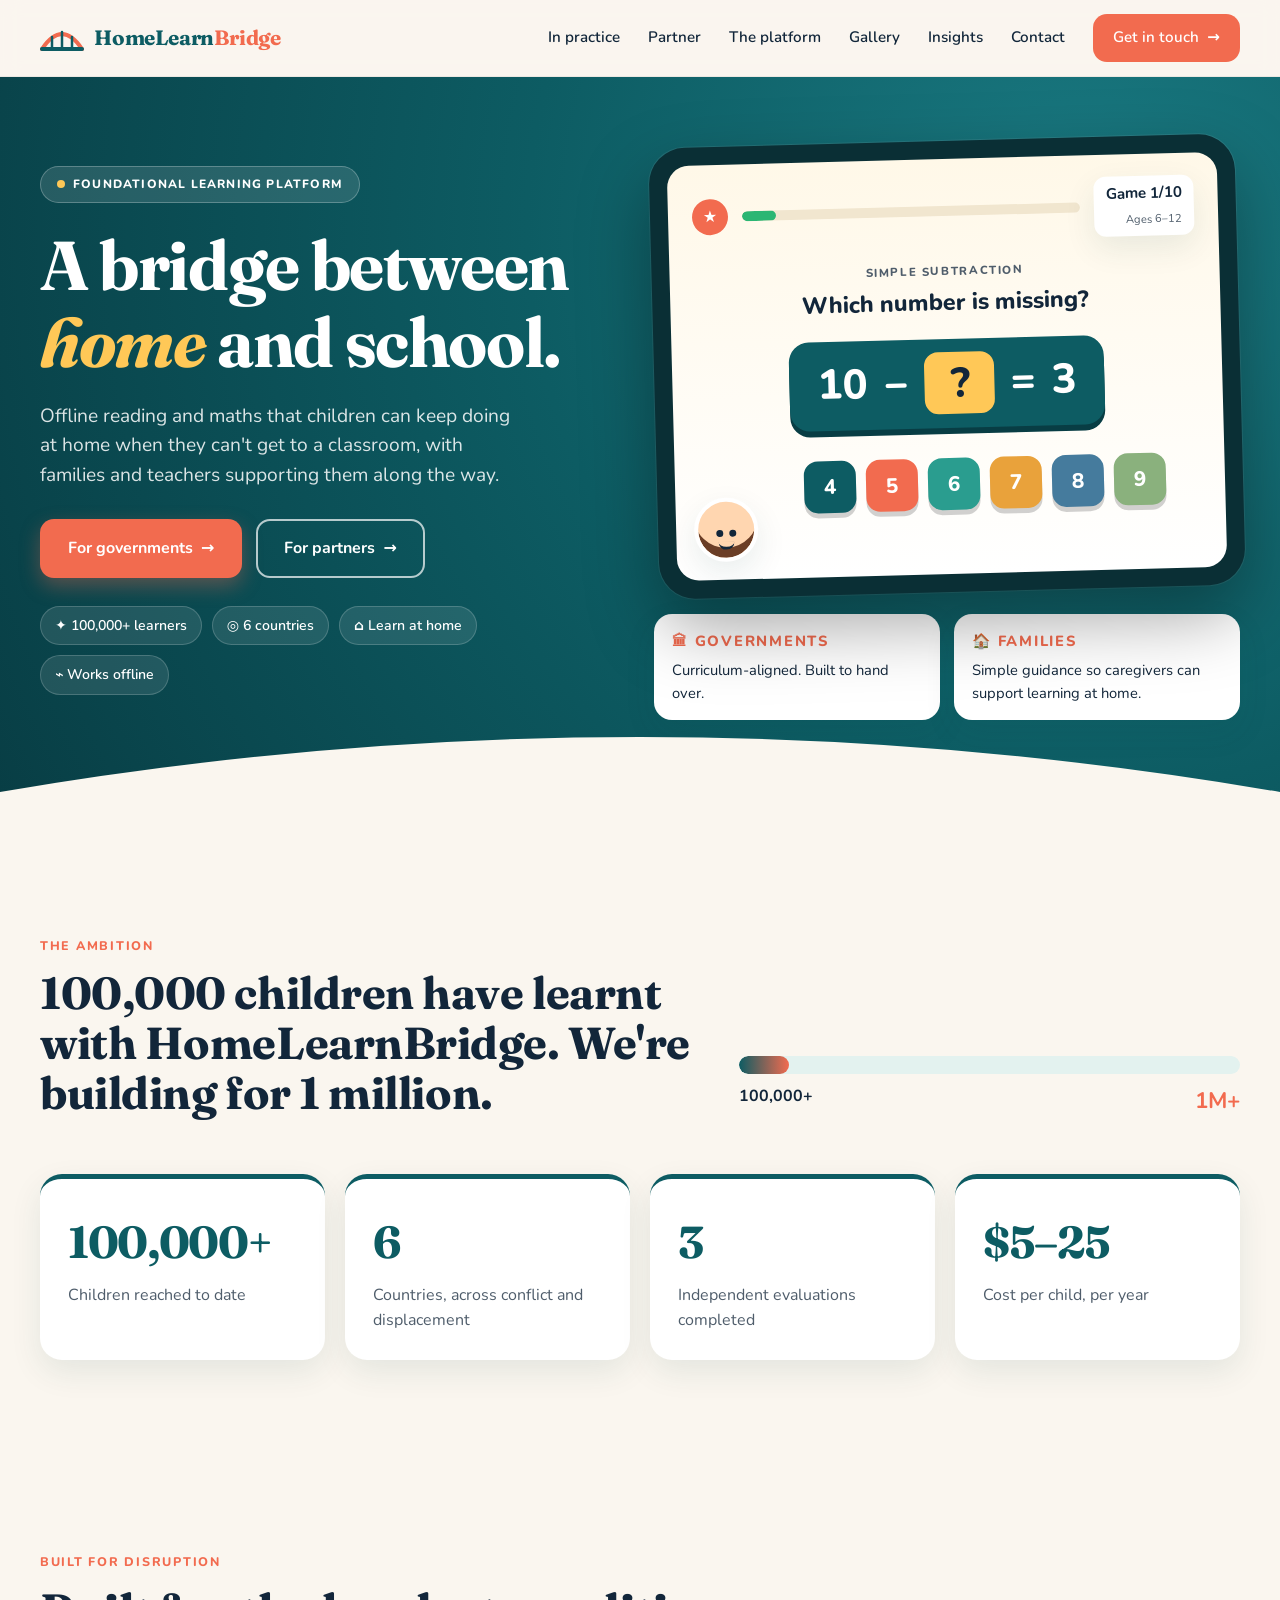
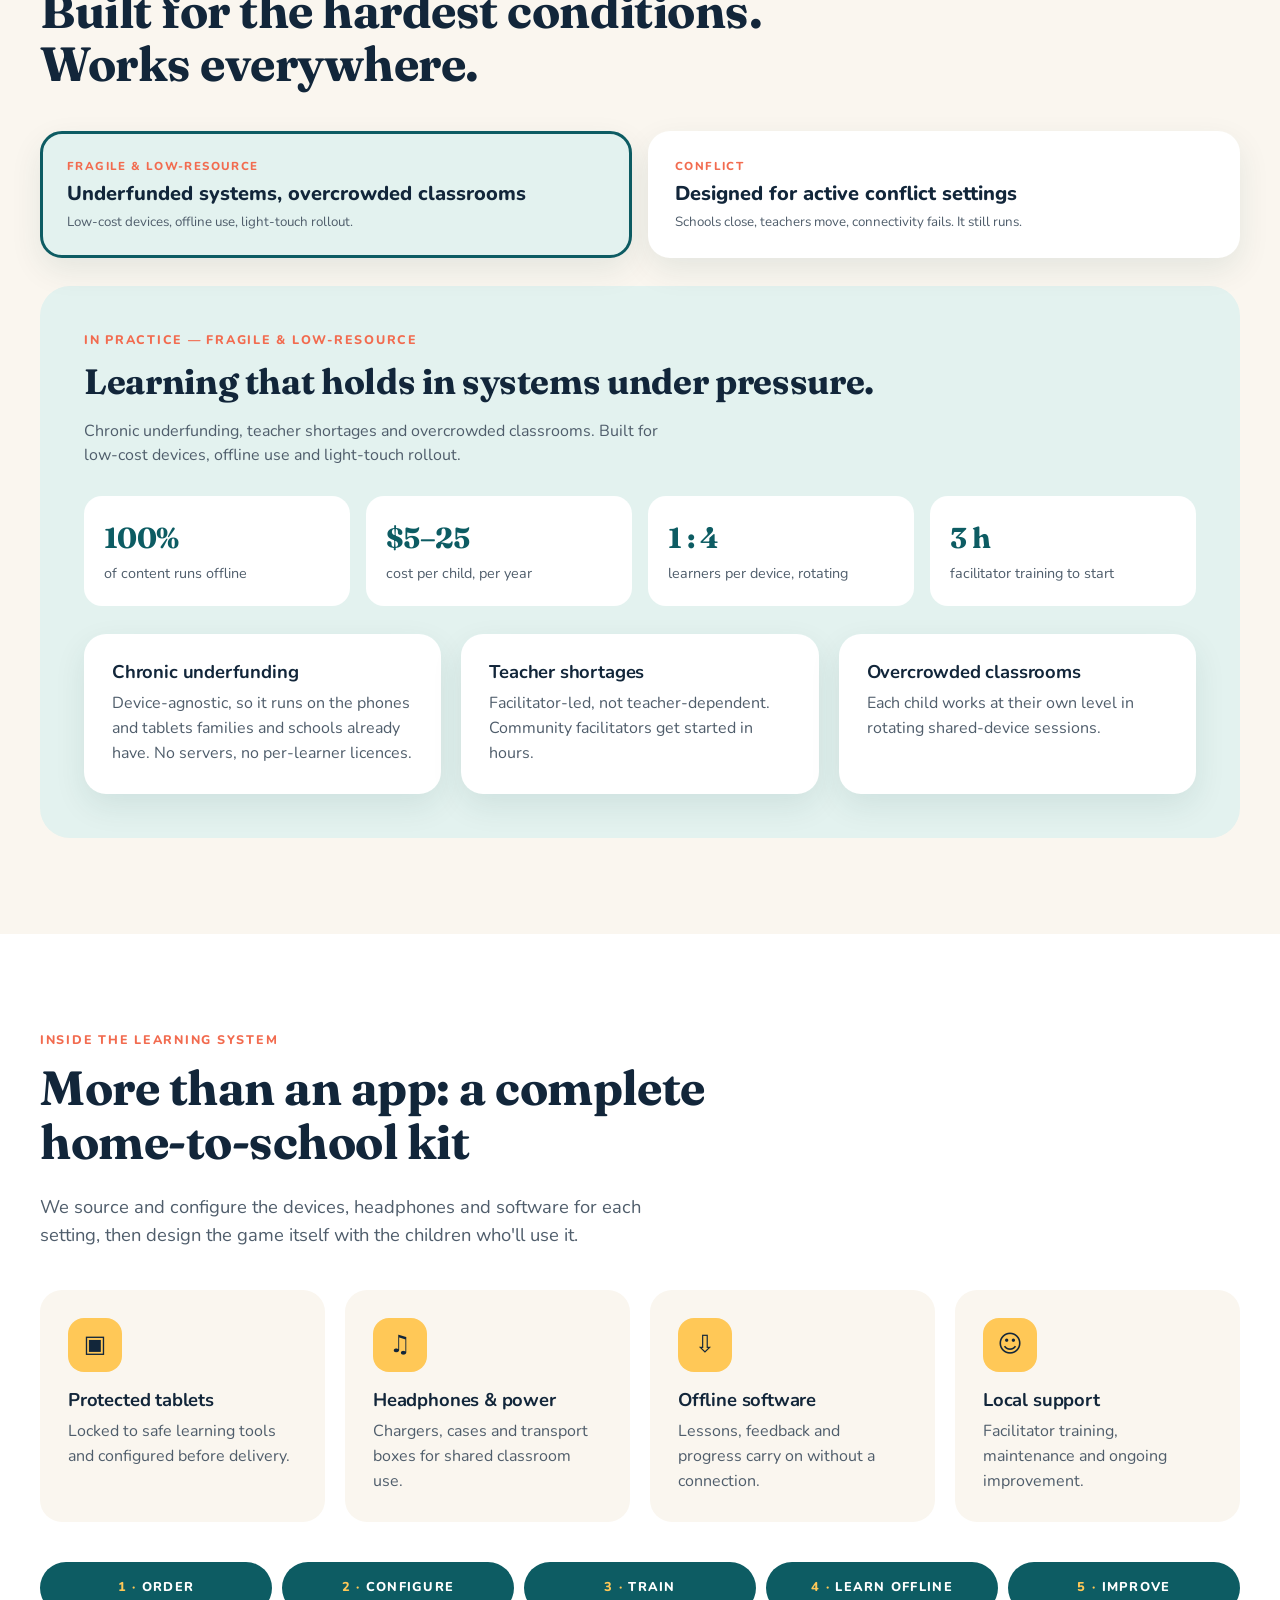
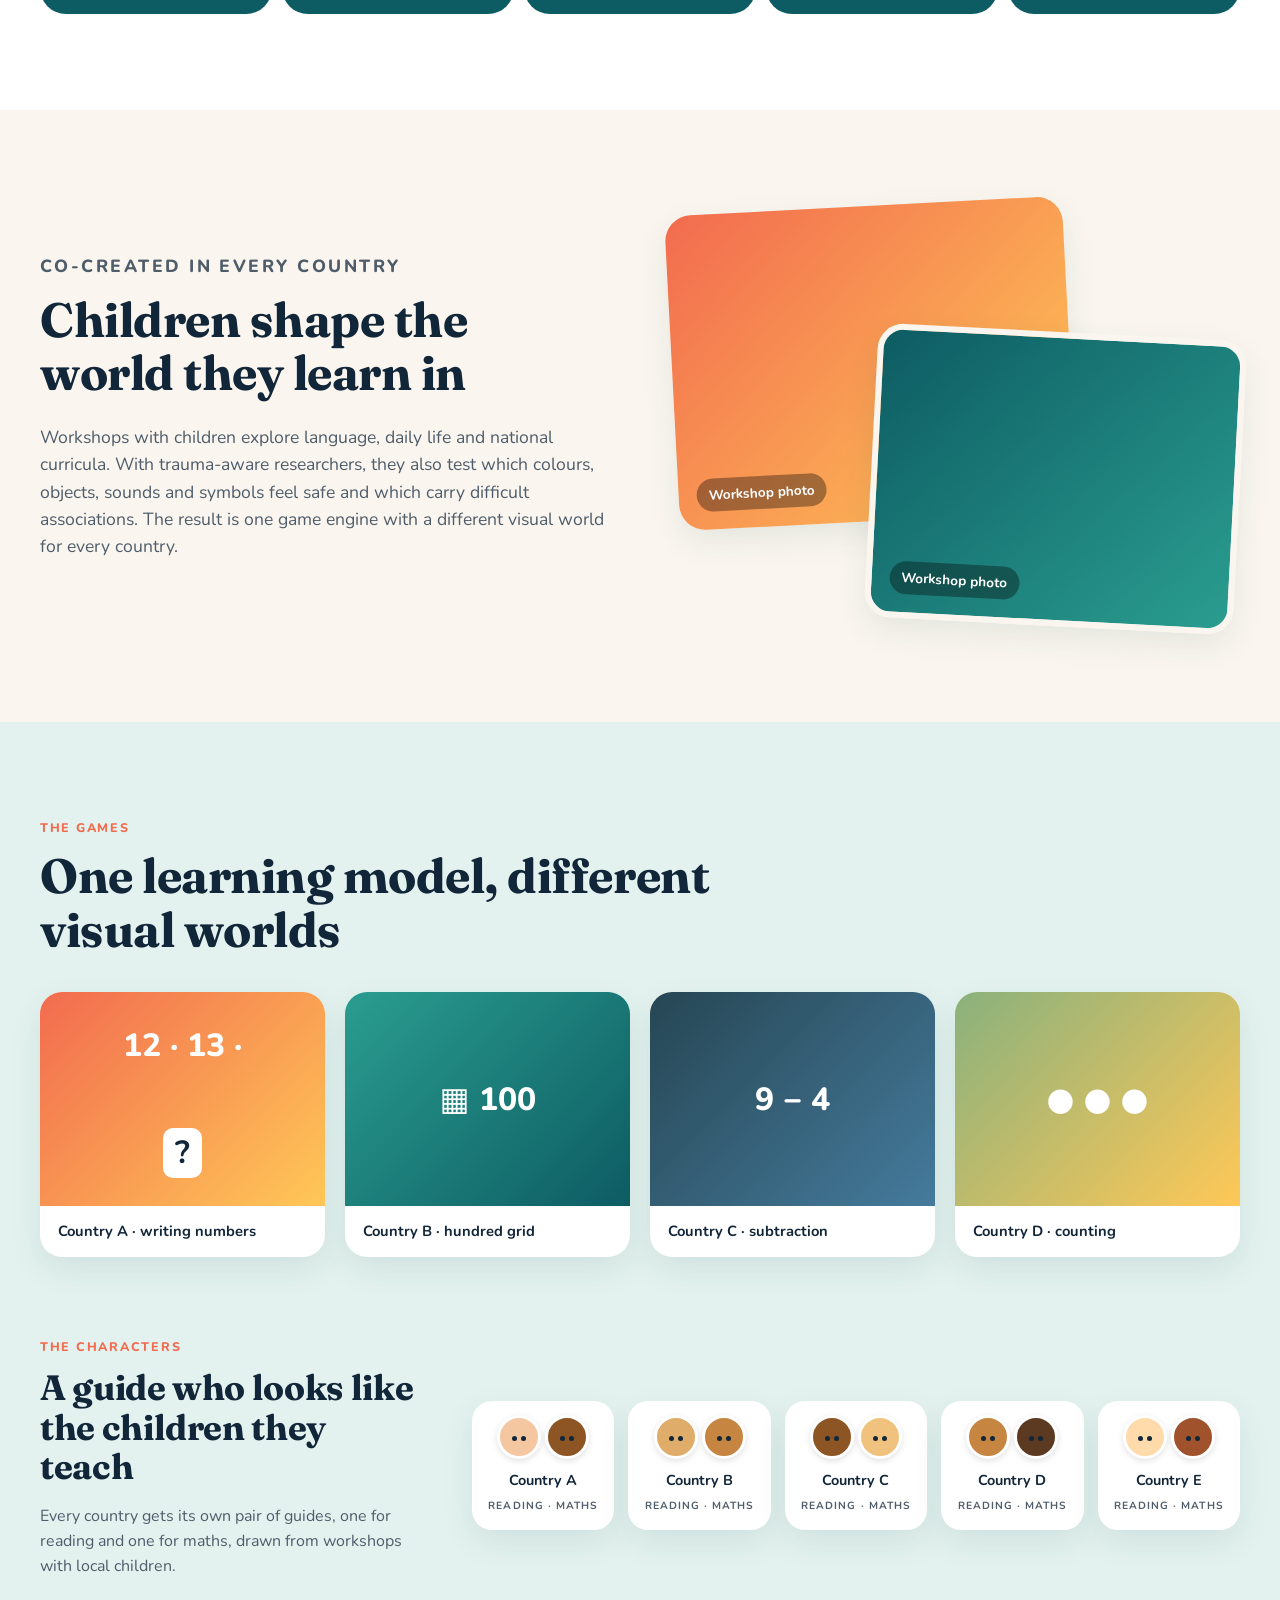
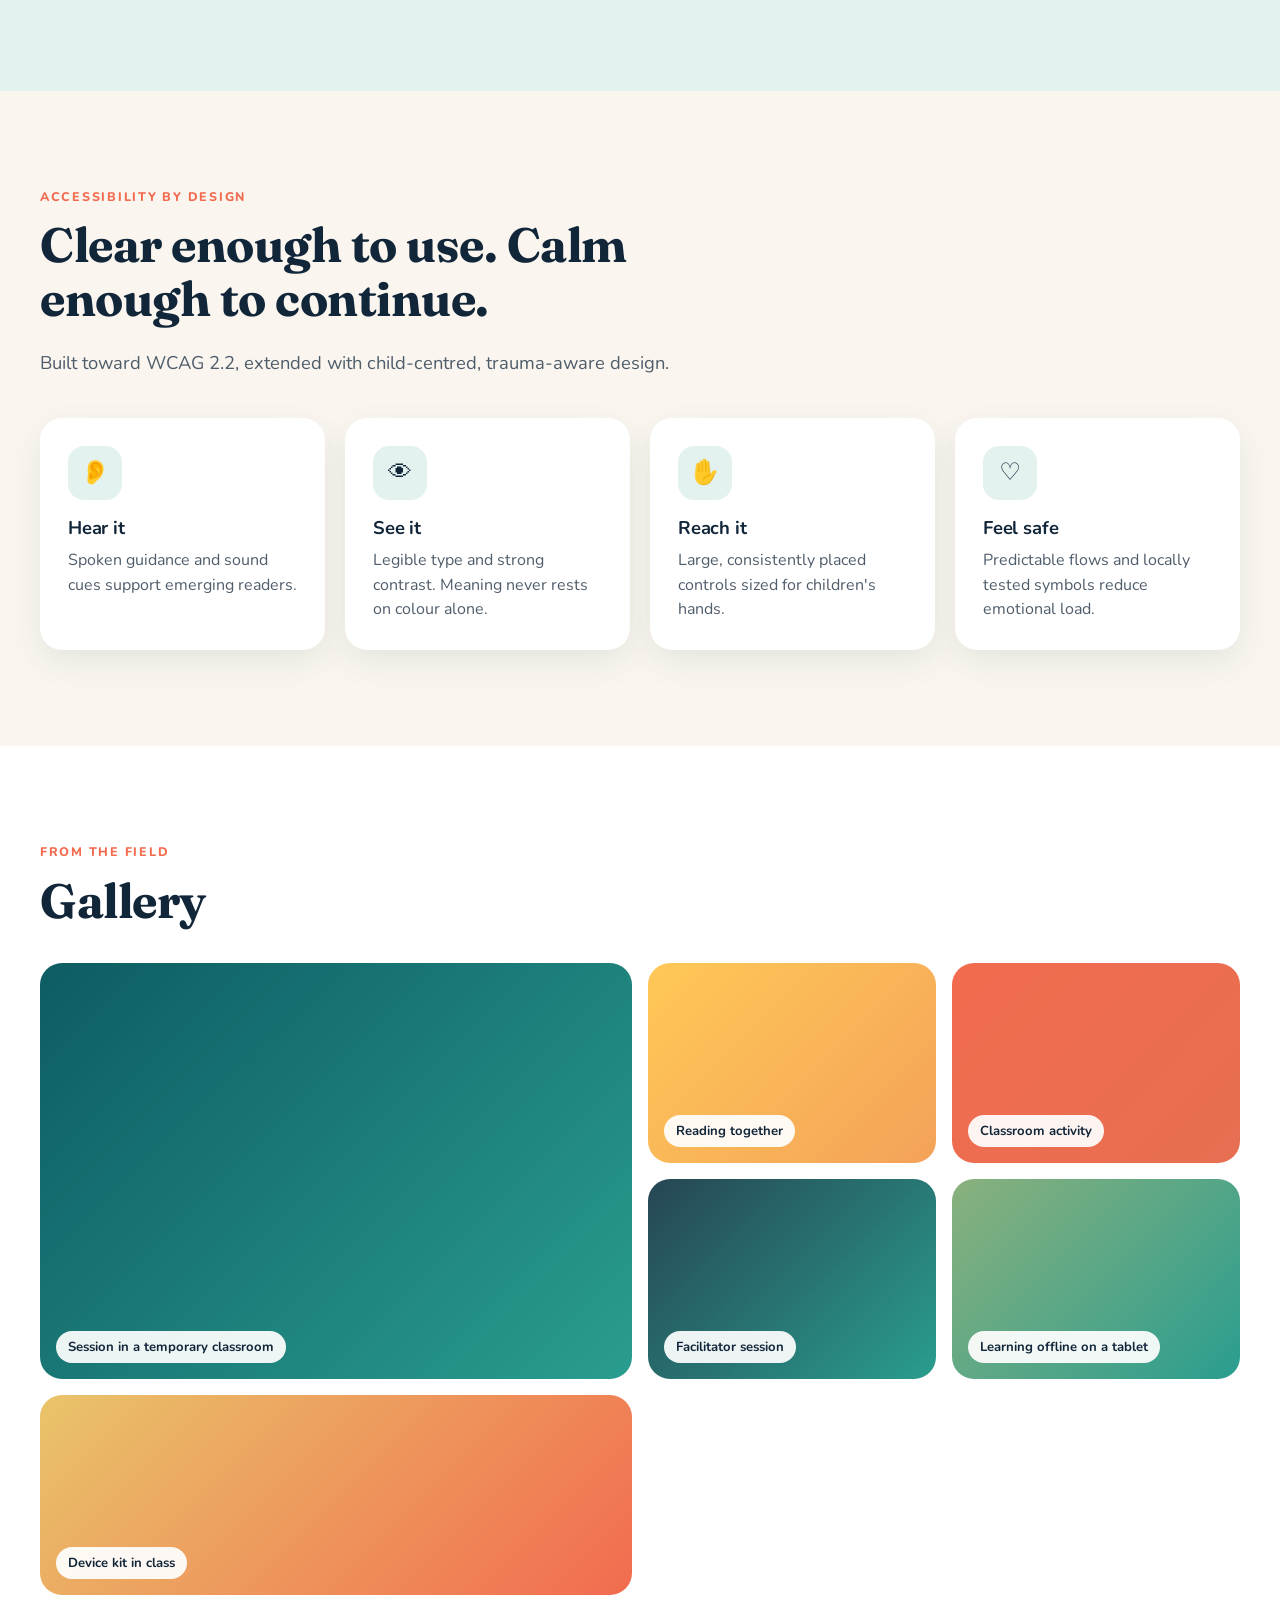
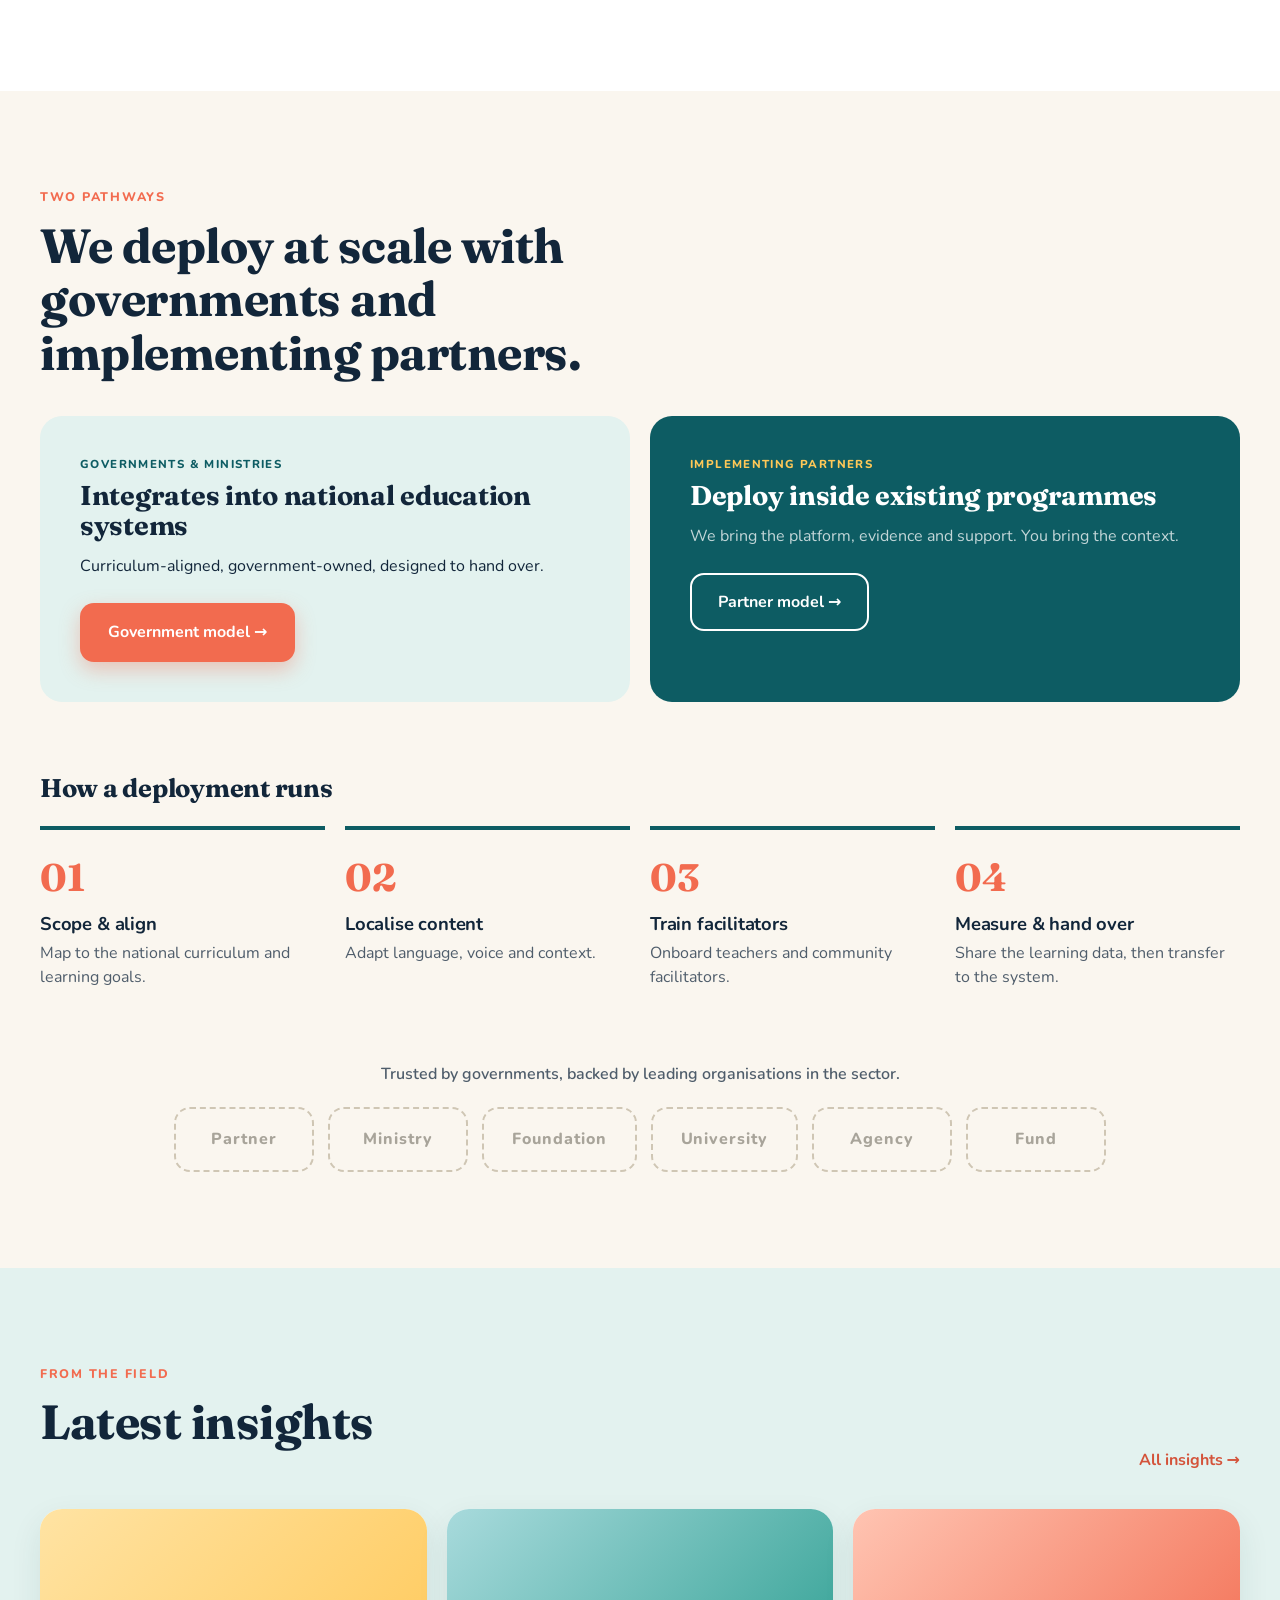
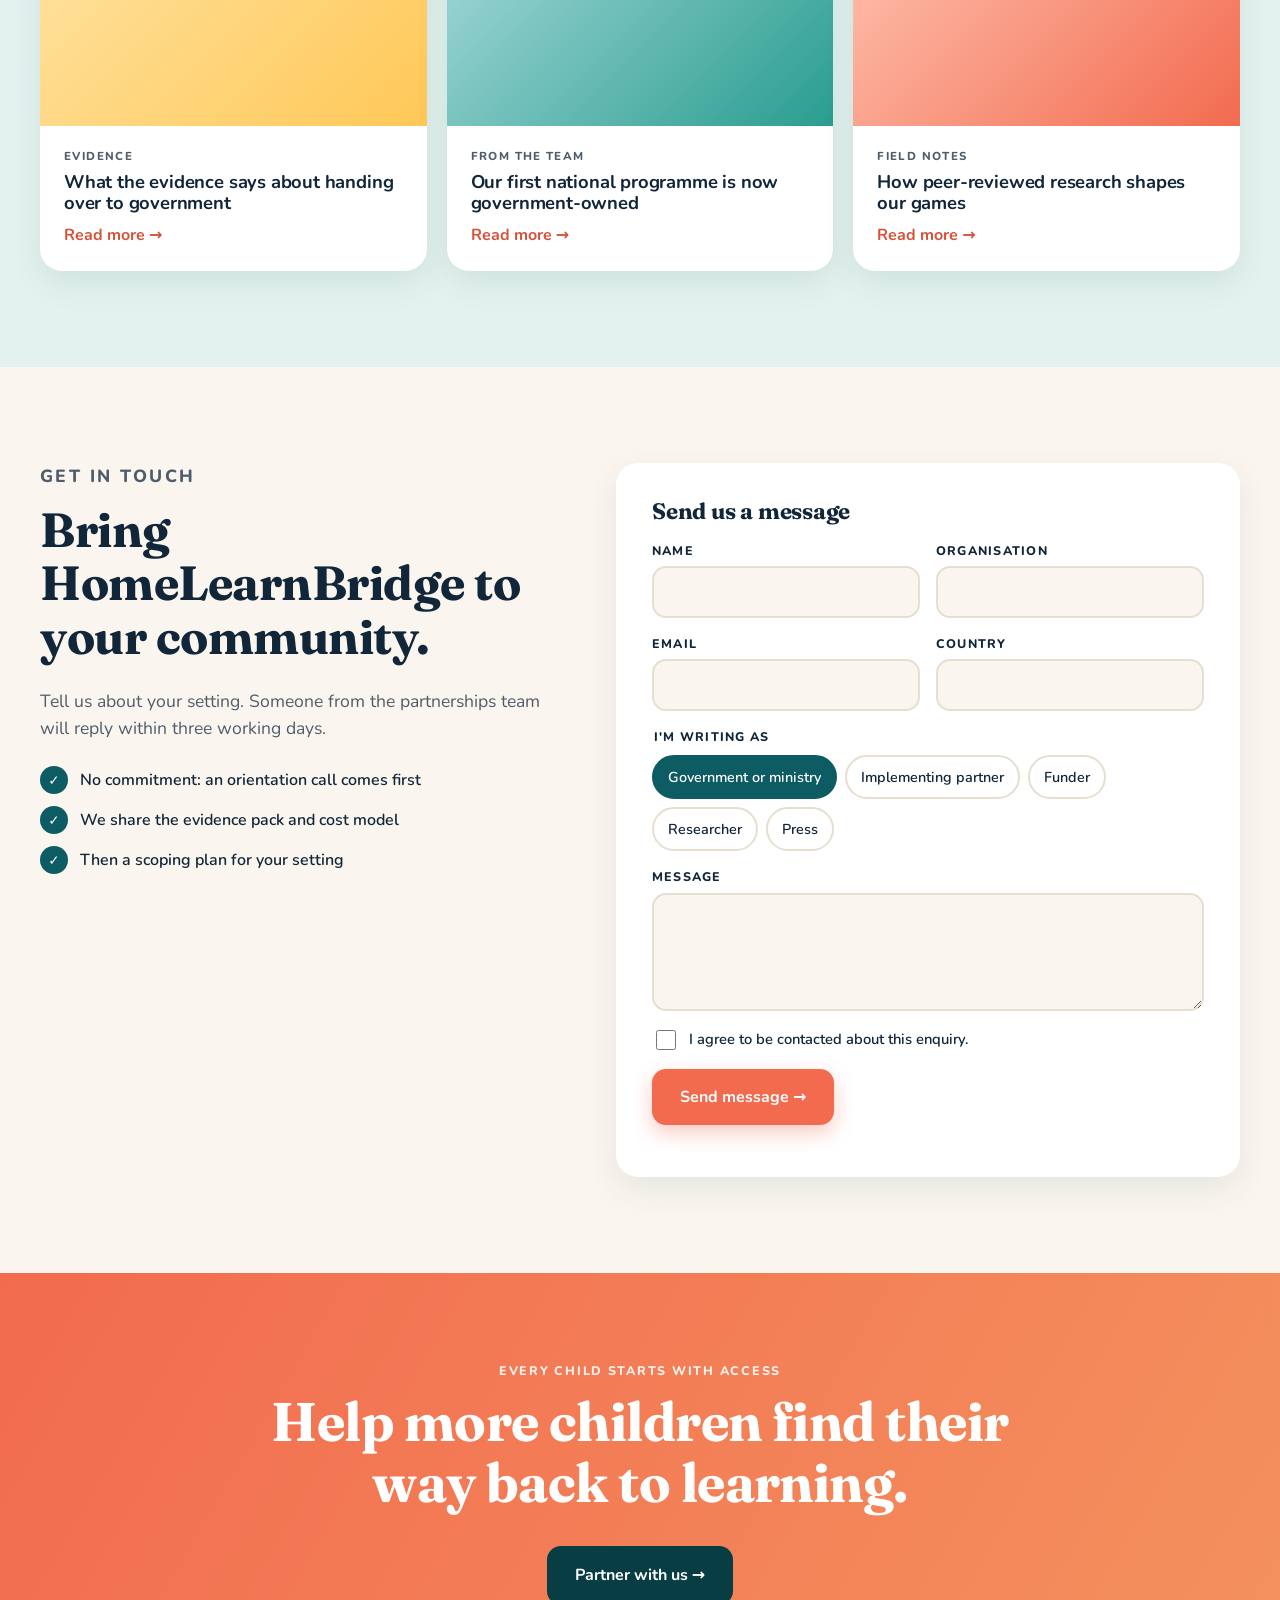
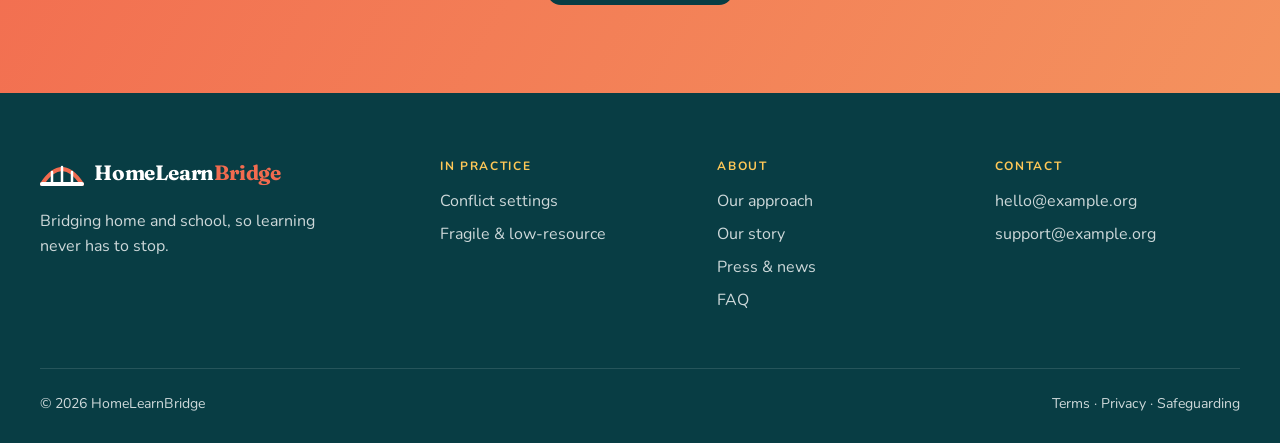
==== commit 33dfdf60: "Rebrand to HomeLearnBridge with new visual identity - Teal, coral and sand palette replaces yellow/o" ====
--- a/index.html
+++ b/index.html
@@ -3,11 +3,11 @@
 <head>
   <meta charset="utf-8" />
   <meta name="viewport" content="width=device-width, initial-scale=1" />
-  <title>Bright Steps — Learning that keeps going</title>
-  <meta name="description" content="Offline literacy and numeracy games for children whose schooling has been interrupted." />
+  <title>HomeLearnBridge — Bridging home and school</title>
+  <meta name="description" content="HomeLearnBridge connects home and school with offline reading and maths for children who can't get to a classroom." />
   <link rel="preconnect" href="https://fonts.googleapis.com" />
   <link rel="preconnect" href="https://fonts.gstatic.com" crossorigin />
-  <link href="https://fonts.googleapis.com/css2?family=Plus+Jakarta+Sans:wght@400;500;600;700;800&display=swap" rel="stylesheet" />
+  <link href="https://fonts.googleapis.com/css2?family=Fraunces:ital,opsz,wght@0,9..144,600;0,9..144,700;1,9..144,600&family=Nunito:wght@400;600;700;800&display=swap" rel="stylesheet" />
   <link rel="stylesheet" href="styles.css" />
 </head>
 <body>
@@ -15,8 +15,8 @@
 <!-- ============ HEADER ============ -->
 <header class="site-header" id="top">
   <div class="container nav">
-    <a href="#top" class="logo" aria-label="Bright Steps home">
-      <span class="logo-mark">BRIGHT<br/>STEPS</span>
+    <a href="#top" class="logo" aria-label="HomeLearnBridge home" style="color:#0d5c63">
+      <svg viewBox="0 0 44 30" aria-hidden="true"><path d="M2 26 Q22 -4 42 26" fill="none" stroke="#f26b4f" stroke-width="4" stroke-linecap="round"/><path d="M2 26 H42" stroke="currentColor" stroke-width="4" stroke-linecap="round"/><path d="M12 26 V14 M22 26 V9 M32 26 V14" stroke="currentColor" stroke-width="2.5" stroke-linecap="round"/></svg><span class="logo-word">HomeLearn<b>Bridge</b></span>
     </a>
     <button class="nav-toggle" aria-label="Open menu" aria-expanded="false">
       <span></span><span></span><span></span>
@@ -40,15 +40,16 @@
   <div class="container hero-grid">
     <div class="hero-copy">
       <span class="pill"><span class="dot"></span> FOUNDATIONAL LEARNING PLATFORM</span>
-      <h1>Bright Steps.<br/>Learning that<br/>keeps going.</h1>
-      <p class="lead">Literacy and numeracy for children whose schooling is interrupted — designed for conflict, climate and fragile settings.</p>
+      <h1>A bridge between<br/><span class="hl">home</span> and school.</h1>
+      <p class="lead">Offline reading and maths that children can keep doing at home when they can't get to a classroom, with families and teachers supporting them along the way.</p>
       <div class="hero-ctas">
         <a href="#pathways" class="btn btn-primary">For governments <span aria-hidden="true">→</span></a>
-        <a href="#pathways" class="btn btn-outline">For partners <span aria-hidden="true">→</span></a>
+        <a href="#pathways" class="btn btn-light">For partners <span aria-hidden="true">→</span></a>
       </div>
       <ul class="chips">
         <li>✦ 100,000+ learners</li>
         <li>◎ 6 countries</li>
+        <li>⌂ Learn at home</li>
         <li>⌁ Works offline</li>
       </ul>
     </div>
@@ -81,12 +82,13 @@
           <p>Curriculum-aligned. Built to hand over.</p>
         </div>
         <div class="mini-card">
-          <p class="mini-label">🤝 PARTNERS</p>
-          <p>Drop-in learning component for programmes.</p>
+          <p class="mini-label">🏠 FAMILIES</p>
+          <p>Simple guidance so caregivers can support learning at home.</p>
         </div>
       </div>
     </div>
   </div>
+  <svg class="hero-arc" viewBox="0 0 1440 120" preserveAspectRatio="none" aria-hidden="true"><path d="M0 120 V70 Q720 -40 1440 70 V120 Z" fill="#faf6ef"/></svg>
 </section>
 
 <!-- ============ AMBITION / STATS ============ -->
@@ -94,7 +96,7 @@
   <div class="container">
     <p class="eyebrow">THE AMBITION</p>
     <div class="ambition-head">
-      <h2>100,000 children have learnt with Bright Steps. We're building for 1 million.</h2>
+      <h2>100,000 children have learnt with HomeLearnBridge. We're building for 1 million.</h2>
       <div class="goal">
         <div class="goal-bar"><span style="width:10%"></span></div>
         <div class="goal-labels"><span>100,000+</span><strong>1M+</strong></div>
@@ -151,7 +153,7 @@
       <div class="panel-head">
         <p class="eyebrow">IN PRACTICE — CONFLICT</p>
         <h3>Learning that continues when everything else stops.</h3>
-        <p>Displacement, school closures and broken connectivity. Bright Steps runs in shelters, community spaces and temporary classrooms.</p>
+        <p>Displacement, school closures and broken connectivity. HomeLearnBridge runs at home, in shelters, community spaces and temporary classrooms.</p>
       </div>
       <div class="kpis">
         <div><strong>0</strong><span>internet needed during lessons</span></div>
@@ -172,7 +174,7 @@
 <section class="section kit" id="platform">
   <div class="container">
     <p class="eyebrow">INSIDE THE LEARNING SYSTEM</p>
-    <h2 class="section-title">More than an app: a complete offline kit</h2>
+    <h2 class="section-title">More than an app: a complete home-to-school kit</h2>
     <p class="section-lead">We source and configure the devices, headphones and software for each setting, then design the game itself with the children who'll use it.</p>
     <div class="cards-4">
       <article class="card icon-card"><span class="icon">▣</span><h4>Protected tablets</h4><p>Locked to safe learning tools and configured before delivery.</p></article>
@@ -315,7 +317,7 @@
   <div class="container contact-grid">
     <div>
       <p class="eyebrow">GET IN TOUCH</p>
-      <h2 class="section-title">Bring Bright Steps to your context.</h2>
+      <h2 class="section-title">Bring HomeLearnBridge to your community.</h2>
       <p>Tell us about your setting. Someone from the partnerships team will reply within three working days.</p>
       <ul class="checks">
         <li>No commitment: an orientation call comes first</li>
@@ -365,13 +367,13 @@
 <!-- ============ FOOTER ============ -->
 <footer class="site-footer">
   <div class="container footer-grid">
-    <div><span class="logo-mark light">BRIGHT<br/>STEPS</span></div>
+    <div><span class="logo" style="color:#fff"><svg viewBox="0 0 44 30" aria-hidden="true"><path d="M2 26 Q22 -4 42 26" fill="none" stroke="#f26b4f" stroke-width="4" stroke-linecap="round"/><path d="M2 26 H42" stroke="currentColor" stroke-width="4" stroke-linecap="round"/><path d="M12 26 V14 M22 26 V9 M32 26 V14" stroke="currentColor" stroke-width="2.5" stroke-linecap="round"/></svg><span class="logo-word">HomeLearn<b>Bridge</b></span></span><p style="margin-top:14px;max-width:30ch">Bridging home and school, so learning never has to stop.</p></div>
     <div><h5>IN PRACTICE</h5><a href="#practice">Conflict settings</a><a href="#practice">Fragile &amp; low-resource</a></div>
     <div><h5>ABOUT</h5><a href="#platform">Our approach</a><a href="#top">Our story</a><a href="#insights">Press &amp; news</a><a href="#top">FAQ</a></div>
     <div><h5>CONTACT</h5><a href="mailto:hello@example.org">hello@example.org</a><a href="mailto:support@example.org">support@example.org</a></div>
   </div>
   <div class="container footer-bottom">
-    <span>© <span id="year"></span> Bright Steps</span>
+    <span>© <span id="year"></span> HomeLearnBridge</span>
     <span><a href="#">Terms</a> · <a href="#">Privacy</a> · <a href="#">Safeguarding</a></span>
   </div>
 </footer>
--- a/styles.css
+++ b/styles.css
@@ -1,11 +1,13 @@
 :root {
-  --yellow: #ffd93d;
-  --yellow-soft: #fff4c2;
-  --cream: #fffaf0;
-  --orange: #ff6b35;
-  --orange-dark: #e5531f;
-  --ink: #1a1a2e;
-  --muted: #555566;
+  --brand: #0d5c63;        /* deep teal */
+  --brand-deep: #083d44;
+  --brand-soft: #ffc857;   /* warm sun */
+  --tint: #e3f2ef;         /* mint wash */
+  --bg: #faf6ef;           /* sand */
+  --accent: #f26b4f;       /* coral */
+  --accent-dark: #d4533a;
+  --ink: #12263a;
+  --muted: #4f5d6b;
   --blue: #4d8dff;
   --green: #2bb673;
   --purple: #8b5cf6;
@@ -13,95 +15,101 @@
   --teal: #14b8a6;
   --card: #ffffff;
   --radius: 22px;
-  --shadow: 0 10px 30px rgba(26, 26, 46, 0.08);
+  --shadow: 0 12px 32px rgba(8, 61, 68, 0.09);
+  --serif: "Fraunces", Georgia, serif;
 }
 
 * { box-sizing: border-box; }
 html { scroll-behavior: smooth; }
 body {
   margin: 0;
-  font-family: "Plus Jakarta Sans", system-ui, sans-serif;
+  font-family: "Nunito", system-ui, sans-serif;
   color: var(--ink);
-  background: var(--cream);
+  background: var(--bg);
   line-height: 1.55;
   -webkit-font-smoothing: antialiased;
 }
 img { max-width: 100%; display: block; }
 a { color: inherit; }
-h1, h2, h3, h4 { line-height: 1.1; margin: 0 0 .5em; letter-spacing: -0.02em; }
+h1, h2, h3, h4 { line-height: 1.12; margin: 0 0 .5em; letter-spacing: -0.01em; }
+h1, h2, h3, .section-title { font-family: var(--serif); font-weight: 700 !important; }
 p { margin: 0 0 1em; }
 
 .container { width: min(1200px, 100% - 32px); margin-inline: auto; }
 .section { padding: 96px 0; }
 .section-title { font-size: clamp(1.9rem, 4vw, 3rem); font-weight: 800; max-width: 22ch; }
 .section-lead { font-size: 1.15rem; color: var(--muted); max-width: 60ch; margin-bottom: 40px; }
-.eyebrow { font-size: .78rem; font-weight: 800; letter-spacing: .14em; color: var(--orange); margin-bottom: 12px; }
+.eyebrow { font-size: .78rem; font-weight: 800; letter-spacing: .14em; color: var(--accent); margin-bottom: 12px; }
 
 /* ---------- Buttons ---------- */
 .btn {
   display: inline-flex; align-items: center; gap: 8px;
-  padding: 15px 26px; border-radius: 999px;
+  padding: 15px 26px; border-radius: 14px;
   font-weight: 700; text-decoration: none; font-size: 1rem;
   border: 2px solid transparent; cursor: pointer; font-family: inherit;
   transition: transform .15s ease, background .15s ease, box-shadow .15s ease;
 }
 .btn:hover { transform: translateY(-2px); }
-.btn-primary { background: var(--orange); color: #fff; box-shadow: 0 6px 0 var(--orange-dark); }
-.btn-primary:hover { background: var(--orange-dark); }
+.btn-primary { background: var(--accent); color: #fff; box-shadow: 0 8px 20px rgba(242,107,79,.35); }
+.btn-primary:hover { background: var(--accent-dark); }
 .btn-outline { border-color: var(--ink); color: var(--ink); background: transparent; }
 .btn-outline:hover { background: var(--ink); color: #fff; }
-.btn-dark { background: var(--ink); color: #fff; }
-.btn-sm { padding: 10px 18px; font-size: .9rem; box-shadow: 0 4px 0 var(--orange-dark); }
+.btn-dark { background: var(--brand-deep); color: #fff; }
+.btn-light { border-color: rgba(255,255,255,.7); color: #fff; background: transparent; }
+.btn-light:hover { background: #fff; color: var(--brand); }
+.btn-sm { padding: 10px 18px; font-size: .9rem; box-shadow: none; }
 
 /* ---------- Header ---------- */
 .site-header {
   position: sticky; top: 0; z-index: 50;
-  background: rgba(255, 217, 61, .92);
+  background: rgba(250, 246, 239, .9);
   backdrop-filter: blur(10px);
   border-bottom: 1px solid rgba(26,26,46,.06);
 }
 .nav { display: flex; align-items: center; justify-content: space-between; height: 76px; }
 .logo { text-decoration: none; }
-.logo-mark {
-  display: inline-block; font-weight: 800; font-size: .95rem; line-height: .95;
-  color: var(--orange); background: #fff; padding: 8px 10px; border-radius: 12px;
-  transform: rotate(-3deg); box-shadow: 3px 3px 0 var(--ink);
-}
-.logo-mark.light { color: var(--ink); background: var(--yellow); box-shadow: 3px 3px 0 var(--orange); }
+.logo { display: inline-flex; align-items: center; gap: 10px; }
+.logo svg { width: 44px; height: 30px; }
+.logo-word { font-family: var(--serif); font-weight: 700; font-size: 1.3rem; color: var(--brand); letter-spacing: -0.01em; }
+.logo-word b { color: var(--accent); font-weight: 700; }
+.site-footer .logo-word { color: #fff; }
 .nav-links { display: flex; align-items: center; gap: 28px; }
 .nav-links a { text-decoration: none; font-weight: 600; font-size: .95rem; }
-.nav-links a:not(.btn):hover { color: var(--orange-dark); }
+.nav-links a:not(.btn):hover { color: var(--accent-dark); }
 .nav-toggle { display: none; background: none; border: 0; padding: 8px; cursor: pointer; }
-.nav-toggle span { display: block; width: 24px; height: 3px; background: var(--ink); margin: 4px 0; border-radius: 2px; transition: .2s; }
+.nav-toggle span { display: block; width: 24px; height: 3px; background: var(--brand); margin: 4px 0; border-radius: 2px; transition: .2s; }
 
 /* ---------- Hero ---------- */
-.hero { background: var(--yellow); padding: 56px 0 96px; overflow: hidden; }
+.hero { position: relative; background: radial-gradient(circle at 85% 20%, #1a7a82 0, var(--brand) 45%, var(--brand-deep) 100%); color: #fff; padding: 64px 0 120px; overflow: hidden; }
+.hero-arc { position: absolute; left: 0; right: 0; bottom: -2px; width: 100%; height: 120px; pointer-events: none; }
+.hero .lead { color: rgba(255,255,255,.85); }
+.hero h1 .hl { color: var(--brand-soft); font-style: italic; }
 .hero-grid { display: grid; grid-template-columns: 1fr 1.05fr; gap: 56px; align-items: center; }
 .pill {
   display: inline-flex; align-items: center; gap: 8px;
-  background: #fff; padding: 8px 16px; border-radius: 999px;
+  background: rgba(255,255,255,.12); color: #fff; border: 1px solid rgba(255,255,255,.25); padding: 8px 16px; border-radius: 999px;
   font-size: .75rem; font-weight: 800; letter-spacing: .1em;
 }
-.pill .dot { width: 8px; height: 8px; border-radius: 50%; background: var(--orange); }
-.hero h1 { font-size: clamp(2.6rem, 6.4vw, 5.2rem); font-weight: 800; margin: 24px 0 20px; letter-spacing: -0.04em; }
+.pill .dot { width: 8px; height: 8px; border-radius: 50%; background: var(--brand-soft); }
+.hero h1 { font-size: clamp(2.4rem, 5.4vw, 4.4rem); margin: 24px 0 20px; letter-spacing: -0.02em; }
 .lead { font-size: 1.2rem; max-width: 40ch; }
 .hero-ctas { display: flex; flex-wrap: wrap; gap: 14px; margin: 28px 0; }
 .chips { list-style: none; padding: 0; margin: 0; display: flex; flex-wrap: wrap; gap: 10px; }
-.chips li { background: rgba(255,255,255,.7); padding: 8px 14px; border-radius: 999px; font-size: .88rem; font-weight: 600; }
+.chips li { background: rgba(255,255,255,.1); color: #fff; border: 1px solid rgba(255,255,255,.18); padding: 8px 14px; border-radius: 999px; font-size: .88rem; font-weight: 600; }
 
 /* Tablet + game */
 .tablet {
-  background: var(--ink); border-radius: 36px; padding: 18px;
-  box-shadow: 0 30px 60px rgba(26,26,46,.25);
-  transform: rotate(1.5deg);
+  background: #0a2f35; border-radius: 36px; padding: 18px;
+  box-shadow: 0 30px 70px rgba(0,0,0,.35), 0 0 0 1px rgba(255,255,255,.08);
+  transform: rotate(-1.5deg);
 }
 .tablet-screen {
-  position: relative; background: linear-gradient(180deg, #e9f6ff, #fdfbff);
+  position: relative; background: linear-gradient(180deg, #fff8e8, #ffffff); color: var(--ink);
   border-radius: 22px; padding: 22px 24px 28px; min-height: 380px; text-align: center; overflow: hidden;
 }
 .game-top { display: flex; align-items: center; gap: 14px; }
-.game-icon { width: 36px; height: 36px; border-radius: 50%; display: grid; place-items: center; background: var(--blue); color: #fff; font-size: 1rem; flex-shrink: 0; }
-.game-progress { flex: 1; height: 10px; background: #dbe7f5; border-radius: 99px; overflow: hidden; }
+.game-icon { width: 36px; height: 36px; border-radius: 50%; display: grid; place-items: center; background: var(--accent); color: #fff; font-size: 1rem; flex-shrink: 0; }
+.game-progress { flex: 1; height: 10px; background: #f1e6cf; border-radius: 99px; overflow: hidden; }
 .game-progress span { display: block; height: 100%; width: 10%; background: var(--green); border-radius: 99px; transition: width .4s ease; }
 .game-meta { background: #fff; border-radius: 12px; padding: 6px 12px; text-align: right; box-shadow: var(--shadow); }
 .game-meta strong { display: block; font-size: .95rem; }
@@ -110,18 +118,18 @@
 .game-q { font-size: 1.45rem; font-weight: 800; margin-bottom: 18px; }
 .equation {
   display: inline-flex; align-items: center; gap: 16px;
-  background: var(--blue); color: #fff; font-size: 2.6rem; font-weight: 800;
-  padding: 12px 28px; border-radius: 20px; box-shadow: 0 6px 0 #2f6fe0;
+  background: var(--brand); color: #fff; font-size: 2.6rem; font-weight: 800;
+  padding: 12px 28px; border-radius: 20px; box-shadow: 0 6px 0 var(--brand-deep);
 }
 .slot {
   display: inline-grid; place-items: center; min-width: 70px; height: 62px;
-  background: #bfe3ff; color: var(--ink); border-radius: 14px; transition: background .2s;
+  background: var(--brand-soft); color: var(--ink); border-radius: 14px; transition: background .2s;
 }
 .slot.correct { background: #b8f2d2; }
 .answers { display: flex; justify-content: center; flex-wrap: wrap; gap: 10px; margin-top: 30px; padding-left: 70px; }
 .answers button {
   width: 52px; height: 52px; border-radius: 14px; border: 0; cursor: pointer;
-  font: 800 1.3rem "Plus Jakarta Sans", sans-serif; color: #fff;
+  font: 800 1.3rem "Nunito", sans-serif; color: #fff;
   box-shadow: 0 5px 0 rgba(0,0,0,.18); transition: transform .12s;
 }
 .answers button:hover { transform: translateY(-3px); }
@@ -144,23 +152,23 @@
 @keyframes bob { 50% { transform: translateY(-6px); } }
 
 .hero-cards { display: grid; grid-template-columns: 1fr 1fr; gap: 14px; margin-top: 22px; }
-.mini-card { background: #fff; border-radius: 18px; padding: 16px 18px; box-shadow: var(--shadow); }
+.mini-card { background: #fff; color: var(--ink); border-radius: 18px; padding: 16px 18px; box-shadow: var(--shadow); }
 .mini-card p { margin: 0; font-size: .92rem; }
-.mini-label { font-size: .72rem; font-weight: 800; letter-spacing: .12em; color: var(--orange); margin-bottom: 6px !important; }
+.mini-label { font-size: .72rem; font-weight: 800; letter-spacing: .12em; color: var(--accent); margin-bottom: 6px !important; }
 
 /* ---------- Ambition ---------- */
-.ambition { background: var(--ink); color: #fff; }
-.ambition .eyebrow { color: var(--yellow); }
+.ambition { background: var(--bg); color: var(--ink); }
+.ambition .eyebrow { color: var(--accent); }
 .ambition-head { display: grid; grid-template-columns: 1.3fr 1fr; gap: 48px; align-items: end; margin-bottom: 56px; }
 .ambition h2 { font-size: clamp(1.8rem, 3.6vw, 2.8rem); font-weight: 800; margin: 0; }
-.goal-bar { height: 18px; background: rgba(255,255,255,.12); border-radius: 99px; overflow: hidden; }
-.goal-bar span { display: block; height: 100%; background: linear-gradient(90deg, var(--orange), var(--yellow)); border-radius: 99px; }
+.goal-bar { height: 18px; background: var(--tint); border-radius: 99px; overflow: hidden; }
+.goal-bar span { display: block; height: 100%; background: linear-gradient(90deg, var(--brand), var(--accent)); border-radius: 99px; }
 .goal-labels { display: flex; justify-content: space-between; margin-top: 10px; font-weight: 700; }
-.goal-labels strong { color: var(--yellow); font-size: 1.4rem; }
+.goal-labels strong { color: var(--accent); font-size: 1.4rem; }
 .stats { display: grid; grid-template-columns: repeat(4, 1fr); gap: 20px; }
-.stat { background: rgba(255,255,255,.06); border: 1px solid rgba(255,255,255,.1); border-radius: var(--radius); padding: 28px; }
-.stat strong { display: block; font-size: clamp(2rem, 3.5vw, 2.8rem); color: var(--yellow); letter-spacing: -0.03em; }
-.stat p { margin: 6px 0 0; color: rgba(255,255,255,.75); }
+.stat { background: #fff; border-top: 5px solid var(--brand); box-shadow: var(--shadow); border-radius: var(--radius); padding: 28px; }
+.stat strong { display: block; font-family: var(--serif); font-size: clamp(2rem, 3.5vw, 2.8rem); color: var(--brand); letter-spacing: -0.03em; }
+.stat p { margin: 6px 0 0; color: var(--muted); }
 
 /* ---------- Cards / grids ---------- */
 .card { background: var(--card); border-radius: var(--radius); padding: 28px; box-shadow: var(--shadow); }
@@ -178,35 +186,35 @@
   box-shadow: var(--shadow); transition: border-color .2s, transform .2s;
 }
 .tab:hover { transform: translateY(-2px); }
-.tab.active { border-color: var(--orange); background: var(--yellow-soft); }
+.tab.active { border-color: var(--brand); background: var(--tint); }
 .tab span { display: block; }
-.tab-kicker { font-size: .72rem; font-weight: 800; letter-spacing: .12em; color: var(--orange); }
+.tab-kicker { font-size: .72rem; font-weight: 800; letter-spacing: .12em; color: var(--accent); }
 .tab-title { font-size: 1.25rem; font-weight: 800; margin: 6px 0; }
 .tab-sub { color: var(--muted); }
-.tab-panel { display: none; background: var(--yellow-soft); border-radius: 30px; padding: 44px; }
+.tab-panel { display: none; background: var(--tint); border-radius: 30px; padding: 44px; }
 .tab-panel.active { display: block; animation: fade .35s ease; }
 @keyframes fade { from { opacity: 0; transform: translateY(8px); } }
 .panel-head h3 { font-size: clamp(1.5rem, 3vw, 2.2rem); }
 .panel-head p:last-child { max-width: 60ch; color: var(--muted); }
 .kpis { display: grid; grid-template-columns: repeat(4, 1fr); gap: 16px; margin: 28px 0; }
 .kpis div { background: #fff; border-radius: 18px; padding: 20px; }
-.kpis strong { display: block; font-size: 1.8rem; color: var(--orange); letter-spacing: -0.02em; }
+.kpis strong { display: block; font-family: var(--serif); font-size: 1.8rem; color: var(--brand); letter-spacing: -0.02em; }
 .kpis span { font-size: .9rem; color: var(--muted); }
 
 /* ---------- Kit ---------- */
 .kit { background: #fff; }
 .icon-card .icon, .big-icon {
   display: grid; place-items: center; width: 54px; height: 54px; border-radius: 16px;
-  background: var(--yellow); font-size: 1.5rem; margin-bottom: 18px;
-}
-.kit .card { background: var(--cream); box-shadow: none; }
+  background: var(--brand-soft); font-size: 1.5rem; margin-bottom: 18px;
+}
+.kit .card { background: var(--bg); box-shadow: none; }
 .flow { list-style: none; padding: 0; margin: 40px 0 0; display: flex; flex-wrap: wrap; gap: 10px; counter-reset: f; }
 .flow li {
   counter-increment: f; flex: 1; min-width: 140px; text-align: center;
-  background: var(--ink); color: #fff; font-weight: 800; letter-spacing: .1em; font-size: .8rem;
+  background: var(--brand); color: #fff; font-weight: 800; letter-spacing: .1em; font-size: .8rem;
   padding: 16px; border-radius: 999px; position: relative;
 }
-.flow li::before { content: counter(f) " · "; color: var(--yellow); }
+.flow li::before { content: counter(f) " · "; color: var(--brand-soft); }
 
 /* ---------- Co-create ---------- */
 .split { display: grid; grid-template-columns: 1fr 1fr; gap: 64px; align-items: center; }
@@ -217,20 +225,20 @@
   color: #fff; font-weight: 700; box-shadow: var(--shadow);
 }
 .photo span { background: rgba(0,0,0,.35); padding: 6px 12px; border-radius: 999px; font-size: .85rem; }
-.ph-1 { inset: 0 30% 25% 0; background: linear-gradient(135deg, var(--orange), var(--pink)); transform: rotate(-3deg); }
-.ph-2 { inset: 30% 0 0 35%; background: linear-gradient(135deg, var(--blue), var(--teal)); transform: rotate(3deg); border: 6px solid var(--cream); }
+.ph-1 { inset: 0 30% 25% 0; background: linear-gradient(135deg, var(--accent), var(--brand-soft)); transform: rotate(-3deg); }
+.ph-2 { inset: 30% 0 0 35%; background: linear-gradient(135deg, var(--brand), #2a9d8f); transform: rotate(3deg); border: 6px solid var(--bg); }
 
 /* ---------- Games ---------- */
-.games { background: var(--yellow-soft); }
+.games { background: var(--tint); }
 .worlds { margin-top: 36px; }
 .world { margin: 0; background: #fff; border-radius: var(--radius); overflow: hidden; box-shadow: var(--shadow); transition: transform .2s; }
 .world:hover { transform: translateY(-6px) rotate(-1deg); }
 .world-art { aspect-ratio: 4/3; display: grid; place-items: center; font-size: 2rem; font-weight: 800; color: #fff; }
 .world-art b { background: #fff; color: var(--ink); padding: 0 12px; border-radius: 10px; }
-.w-1 .world-art { background: linear-gradient(135deg, #f59e0b, #ef4444); }
-.w-2 .world-art { background: linear-gradient(135deg, #10b981, #0ea5e9); }
-.w-3 .world-art { background: linear-gradient(135deg, #6366f1, #a855f7); }
-.w-4 .world-art { background: linear-gradient(135deg, #f97316, #facc15); }
+.w-1 .world-art { background: linear-gradient(135deg, #f26b4f, #ffc857); }
+.w-2 .world-art { background: linear-gradient(135deg, #2a9d8f, #0d5c63); }
+.w-3 .world-art { background: linear-gradient(135deg, #264653, #457b9d); }
+.w-4 .world-art { background: linear-gradient(135deg, #8ab17d, #ffc857); }
 .world figcaption { padding: 14px 18px; font-weight: 700; font-size: .92rem; }
 
 .characters { display: grid; grid-template-columns: 1fr 2fr; gap: 48px; align-items: center; margin-top: 80px; }
@@ -247,49 +255,49 @@
 
 /* ---------- Access ---------- */
 .access .card { text-align: left; }
-.big-icon { background: var(--yellow-soft); }
+.big-icon { background: var(--tint); }
 
 /* ---------- Gallery ---------- */
 .gallery { background: #fff; }
 .gallery-grid { display: grid; grid-template-columns: repeat(4, 1fr); grid-auto-rows: 200px; gap: 16px; margin-top: 36px; }
 .g { margin: 0; border-radius: var(--radius); position: relative; overflow: hidden; display: flex; align-items: flex-end; padding: 16px; }
 .g figcaption { background: rgba(255,255,255,.92); padding: 6px 12px; border-radius: 999px; font-size: .82rem; font-weight: 700; }
-.g-1 { grid-column: span 2; grid-row: span 2; background: linear-gradient(135deg, #fbbf24, #f97316); }
-.g-2 { background: linear-gradient(135deg, #34d399, #059669); }
-.g-3 { background: linear-gradient(135deg, #60a5fa, #6366f1); }
-.g-4 { background: linear-gradient(135deg, #f472b6, #e11d48); }
-.g-5 { background: linear-gradient(135deg, #a78bfa, #7c3aed); }
-.g-6 { grid-column: span 2; background: linear-gradient(135deg, #2dd4bf, #0891b2); }
+.g-1 { grid-column: span 2; grid-row: span 2; background: linear-gradient(135deg, #0d5c63, #2a9d8f); }
+.g-2 { background: linear-gradient(135deg, #ffc857, #f4a259); }
+.g-3 { background: linear-gradient(135deg, #f26b4f, #e76f51); }
+.g-4 { background: linear-gradient(135deg, #264653, #2a9d8f); }
+.g-5 { background: linear-gradient(135deg, #8ab17d, #2a9d8f); }
+.g-6 { grid-column: span 2; background: linear-gradient(135deg, #e9c46a, #f26b4f); }
 
 /* ---------- Pathways ---------- */
 .cards-2 { margin-top: 36px; }
-.path-card { padding: 40px; background: var(--yellow); box-shadow: none; }
-.path-card.alt { background: var(--ink); color: #fff; }
+.path-card { padding: 40px; background: var(--tint); box-shadow: none; }
+.path-card.alt { background: var(--brand); color: #fff; }
 .path-card.alt p { color: rgba(255,255,255,.75); }
 .path-card.alt .btn-outline { border-color: #fff; color: #fff; }
-.path-card.alt .btn-outline:hover { background: #fff; color: var(--ink); }
+.path-card.alt .btn-outline:hover { background: #fff; color: var(--brand); }
 .path-card h3 { font-size: 1.7rem; }
 .path-card p { color: var(--ink); margin-bottom: 24px; }
-.path-card .mini-label { color: var(--orange-dark); }
-.path-card.alt .mini-label { color: var(--yellow); }
+.path-card .mini-label { color: var(--brand); }
+.path-card.alt .mini-label { color: var(--brand-soft); }
 .steps-title { font-size: 1.6rem; margin-top: 72px; }
 .steps { list-style: none; padding: 0; margin: 24px 0 0; display: grid; grid-template-columns: repeat(4, 1fr); gap: 20px; }
-.steps li { border-top: 4px solid var(--orange); padding-top: 18px; }
-.steps span { font-size: 2.4rem; font-weight: 800; color: var(--orange); }
+.steps li { border-top: 4px solid var(--brand); padding-top: 18px; }
+.steps span { font-family: var(--serif); font-size: 2.4rem; font-weight: 700; color: var(--accent); }
 .steps h4 { margin: 6px 0; font-size: 1.15rem; }
 .steps p { color: var(--muted); margin: 0; }
 .partners { margin-top: 72px; text-align: center; }
 .partners > p { color: var(--muted); font-weight: 600; }
 .logos { display: flex; flex-wrap: wrap; justify-content: center; gap: 14px; margin-top: 20px; }
 .logos span {
-  padding: 18px 28px; border: 2px dashed #d8d4c8; border-radius: 16px;
+  padding: 18px 28px; border: 2px dashed #cfc6b4; border-radius: 16px;
   font-weight: 800; color: #a8a49a; letter-spacing: .06em; min-width: 140px;
 }
 
 /* ---------- Insights ---------- */
-.insights { background: var(--yellow-soft); }
+.insights { background: var(--tint); }
 .row-head { display: flex; justify-content: space-between; align-items: end; gap: 20px; margin-bottom: 36px; }
-.link-arrow { font-weight: 700; color: var(--orange-dark); text-decoration: none; }
+.link-arrow { font-weight: 700; color: var(--accent-dark); text-decoration: none; }
 .link-arrow:hover { text-decoration: underline; }
 .post { padding: 0; overflow: hidden; display: flex; flex-direction: column; }
 .post > *:not(.post-img) { margin-left: 24px; margin-right: 24px; }
@@ -297,51 +305,51 @@
 .post h4 { flex: 1; }
 .post .link-arrow { margin-bottom: 24px; }
 .post-img { aspect-ratio: 16/9; }
-.pi-1 { background: linear-gradient(135deg, #fde68a, #f59e0b); }
-.pi-2 { background: linear-gradient(135deg, #93c5fd, #3b82f6); }
-.pi-3 { background: linear-gradient(135deg, #fbcfe8, #ec4899); }
+.pi-1 { background: linear-gradient(135deg, #ffe3a3, #ffc857); }
+.pi-2 { background: linear-gradient(135deg, #a8dadc, #2a9d8f); }
+.pi-3 { background: linear-gradient(135deg, #ffc4b2, #f26b4f); }
 
 /* ---------- Contact ---------- */
 .contact-grid { display: grid; grid-template-columns: 1fr 1.2fr; gap: 56px; align-items: start; }
 .contact-grid > div > p { color: var(--muted); font-size: 1.1rem; }
 .checks { list-style: none; padding: 0; margin: 24px 0 0; display: grid; gap: 12px; }
 .checks li { display: flex; gap: 12px; align-items: center; font-weight: 600; }
-.checks li::before { content: "✓"; display: grid; place-items: center; width: 28px; height: 28px; flex-shrink: 0; border-radius: 50%; background: var(--green); color: #fff; font-size: .85rem; }
+.checks li::before { content: "✓"; display: grid; place-items: center; width: 28px; height: 28px; flex-shrink: 0; border-radius: 50%; background: var(--brand); color: #fff; font-size: .85rem; }
 .form { display: grid; gap: 16px; padding: 36px; }
 .form h3 { font-size: 1.4rem; margin: 0; }
 .form-row { display: grid; grid-template-columns: 1fr 1fr; gap: 16px; }
 .form label { display: grid; gap: 6px; font-size: .78rem; font-weight: 800; letter-spacing: .1em; text-transform: uppercase; }
 .form input:not([type=radio]):not([type=checkbox]), .form textarea {
-  font: 500 1rem "Plus Jakarta Sans", sans-serif; text-transform: none; letter-spacing: 0;
-  padding: 13px 16px; border: 2px solid #ece7da; border-radius: 14px; background: var(--cream); color: var(--ink);
+  font: 500 1rem "Nunito", sans-serif; text-transform: none; letter-spacing: 0;
+  padding: 13px 16px; border: 2px solid #e6dfd1; border-radius: 14px; background: var(--bg); color: var(--ink);
   width: 100%;
 }
-.form input:focus, .form textarea:focus { outline: none; border-color: var(--orange); background: #fff; }
+.form input:focus, .form textarea:focus { outline: none; border-color: var(--accent); background: #fff; }
 .form .invalid { border-color: #e11d48 !important; }
 fieldset { border: 0; padding: 0; margin: 0; }
 legend { font-size: .78rem; font-weight: 800; letter-spacing: .1em; text-transform: uppercase; margin-bottom: 8px; }
 .radio-pills { display: flex; flex-wrap: wrap; gap: 8px; }
 .radio-pills label { display: inline-block; text-transform: none; letter-spacing: 0; font-size: .9rem; font-weight: 600; }
 .radio-pills input { position: absolute; opacity: 0; }
-.radio-pills span { display: inline-block; padding: 9px 14px; border: 2px solid #ece7da; border-radius: 999px; cursor: pointer; transition: .15s; }
-.radio-pills input:checked + span { background: var(--ink); border-color: var(--ink); color: #fff; }
-.radio-pills input:focus-visible + span { outline: 3px solid var(--orange); outline-offset: 2px; }
+.radio-pills span { display: inline-block; padding: 9px 14px; border: 2px solid #e6dfd1; border-radius: 999px; cursor: pointer; transition: .15s; }
+.radio-pills input:checked + span { background: var(--brand); border-color: var(--brand); color: #fff; }
+.radio-pills input:focus-visible + span { outline: 3px solid var(--accent); outline-offset: 2px; }
 .form .consent { display: flex; align-items: center; gap: 10px; text-transform: none; letter-spacing: 0; font-weight: 600; font-size: .92rem; }
-.form .consent input { width: 20px; height: 20px; accent-color: var(--orange); }
+.form .consent input { width: 20px; height: 20px; accent-color: var(--accent); }
 .form .btn { justify-self: start; }
 .form-status { margin: 0; font-weight: 700; }
 .form-status.ok { color: var(--green); }
 .form-status.err { color: #e11d48; }
 
 /* ---------- CTA band ---------- */
-.cta-band { background: var(--orange); color: #fff; padding: 88px 0; text-align: center; }
-.cta-band .eyebrow { color: var(--yellow); }
+.cta-band { background: linear-gradient(120deg, var(--accent), #f4925e); color: #fff; padding: 88px 0; text-align: center; }
+.cta-band .eyebrow { color: rgba(255,255,255,.9); }
 .cta-band h2 { font-size: clamp(1.9rem, 4.5vw, 3.4rem); font-weight: 800; max-width: 20ch; margin: 0 auto 32px; }
 
 /* ---------- Footer ---------- */
-.site-footer { background: var(--ink); color: rgba(255,255,255,.8); padding: 64px 0 28px; }
+.site-footer { background: var(--brand-deep); color: rgba(255,255,255,.8); padding: 64px 0 28px; }
 .footer-grid { display: grid; grid-template-columns: 1.5fr 1fr 1fr 1fr; gap: 32px; }
-.site-footer h5 { color: var(--yellow); font-size: .75rem; letter-spacing: .14em; margin: 0 0 14px; }
+.site-footer h5 { color: var(--brand-soft); font-size: .75rem; letter-spacing: .14em; margin: 0 0 14px; }
 .site-footer a { display: block; text-decoration: none; margin-bottom: 8px; }
 .site-footer a:hover { color: #fff; }
 .footer-bottom { display: flex; justify-content: space-between; flex-wrap: wrap; gap: 12px; margin-top: 48px; padding-top: 24px; border-top: 1px solid rgba(255,255,255,.12); font-size: .88rem; }
@@ -367,7 +375,7 @@
   .nav-toggle { display: block; }
   .nav-links {
     position: absolute; top: 76px; left: 0; right: 0; flex-direction: column; align-items: stretch;
-    gap: 0; background: var(--yellow); padding: 8px 16px 20px; border-bottom: 1px solid rgba(0,0,0,.08);
+    gap: 0; background: var(--bg); padding: 8px 16px 20px; border-bottom: 1px solid rgba(0,0,0,.08);
     display: none;
   }
   .nav-links.open { display: flex; }
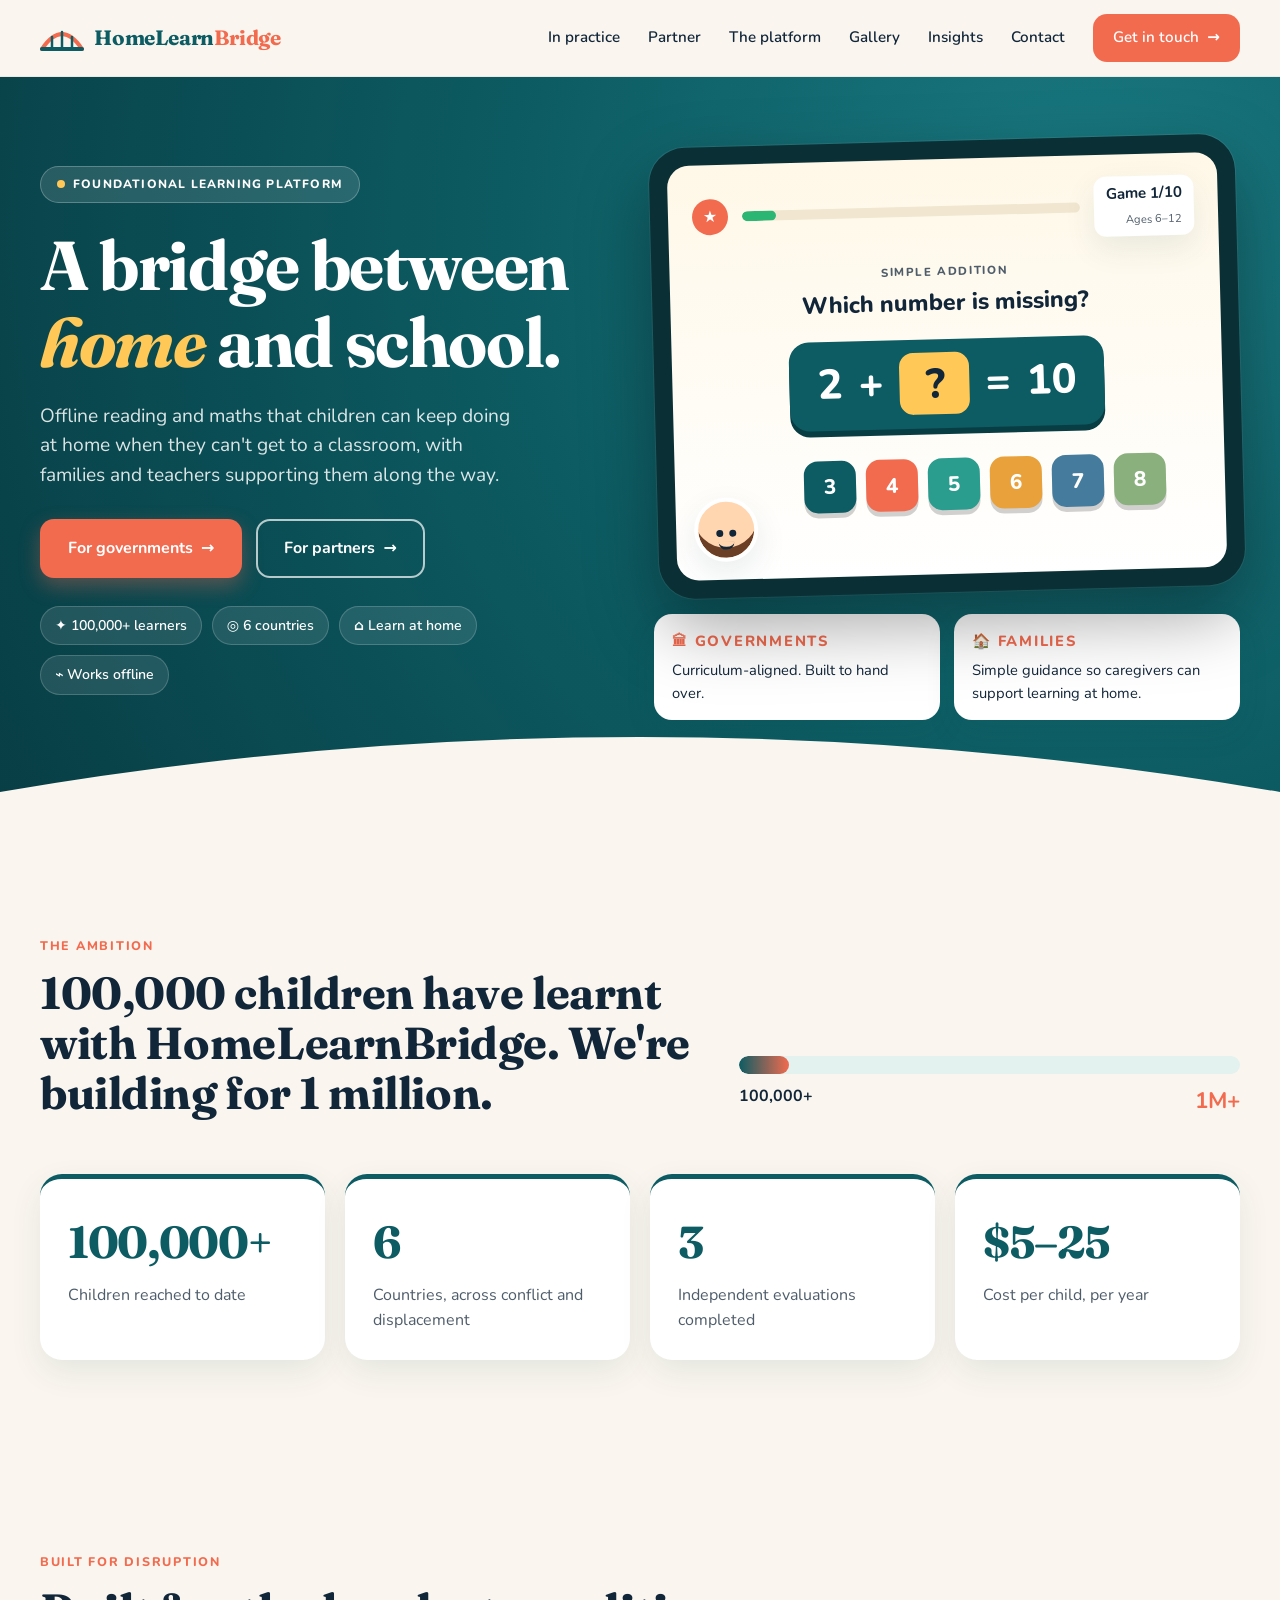
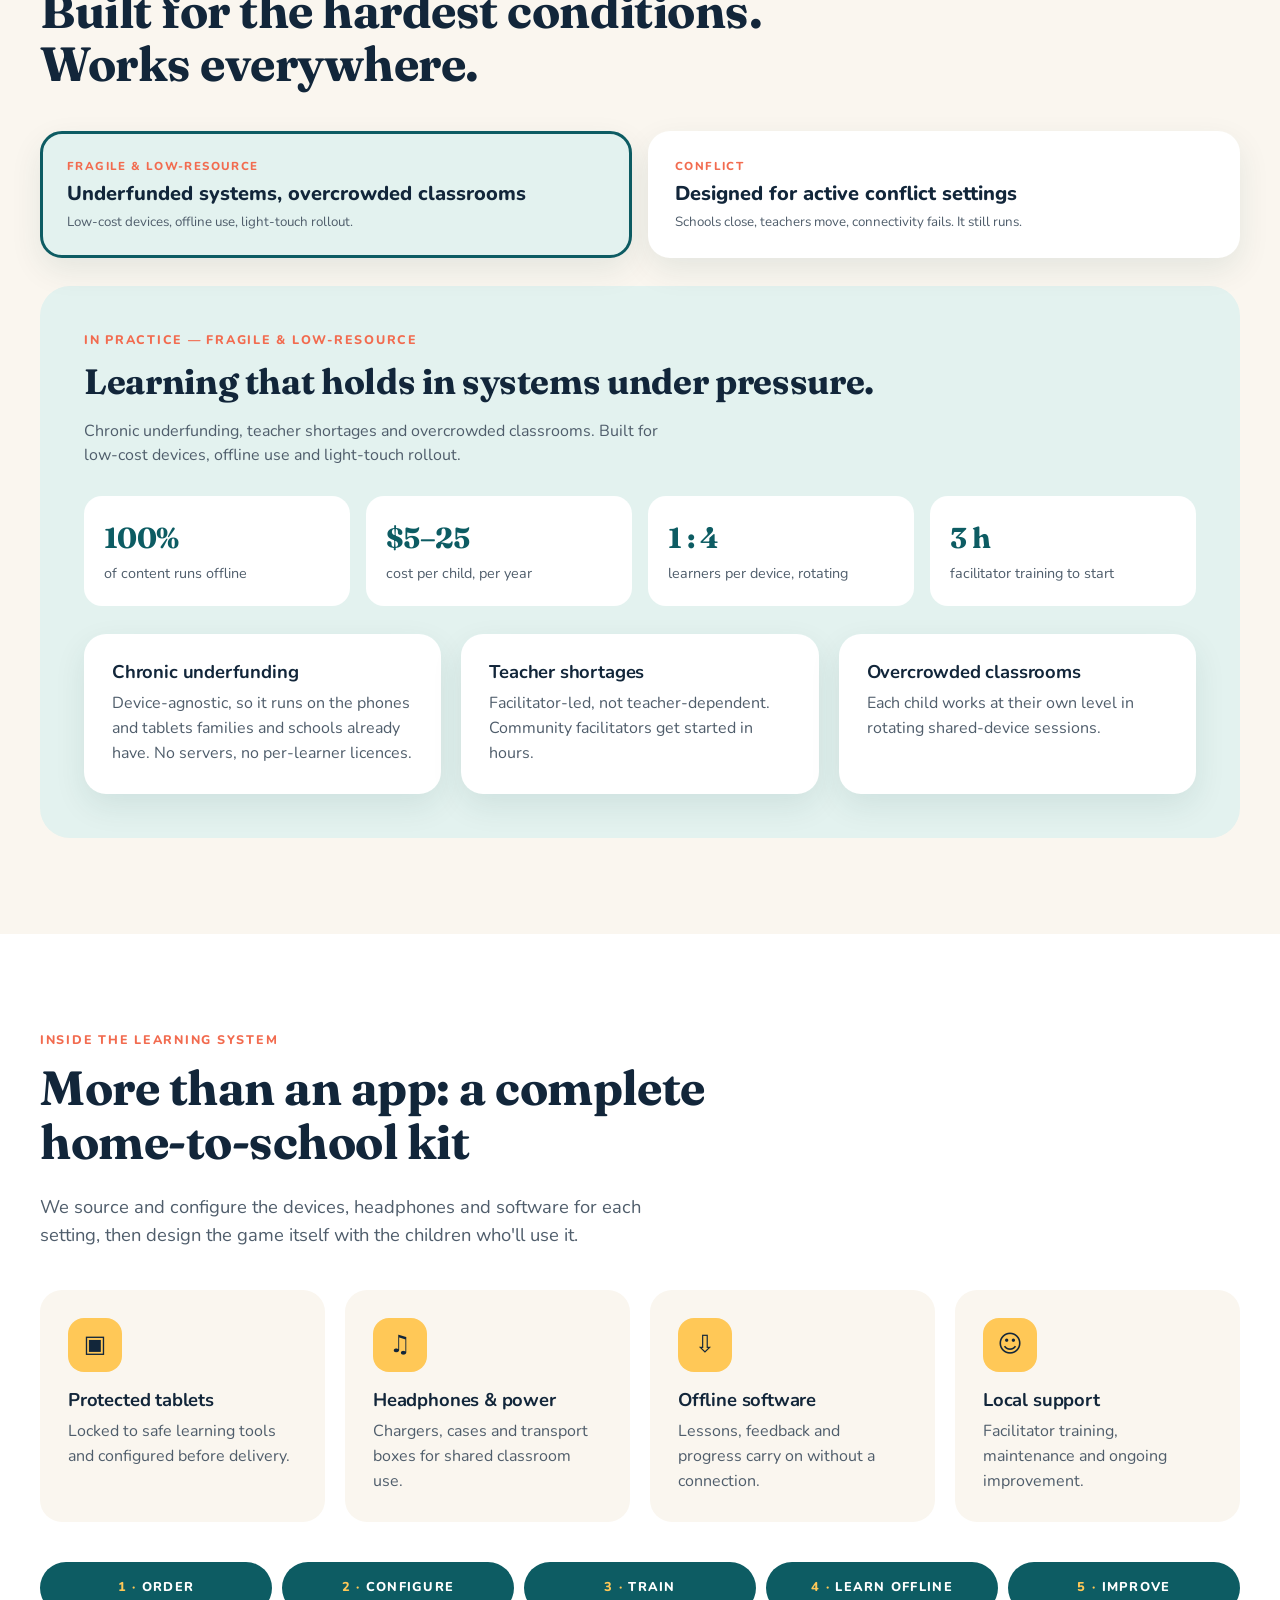
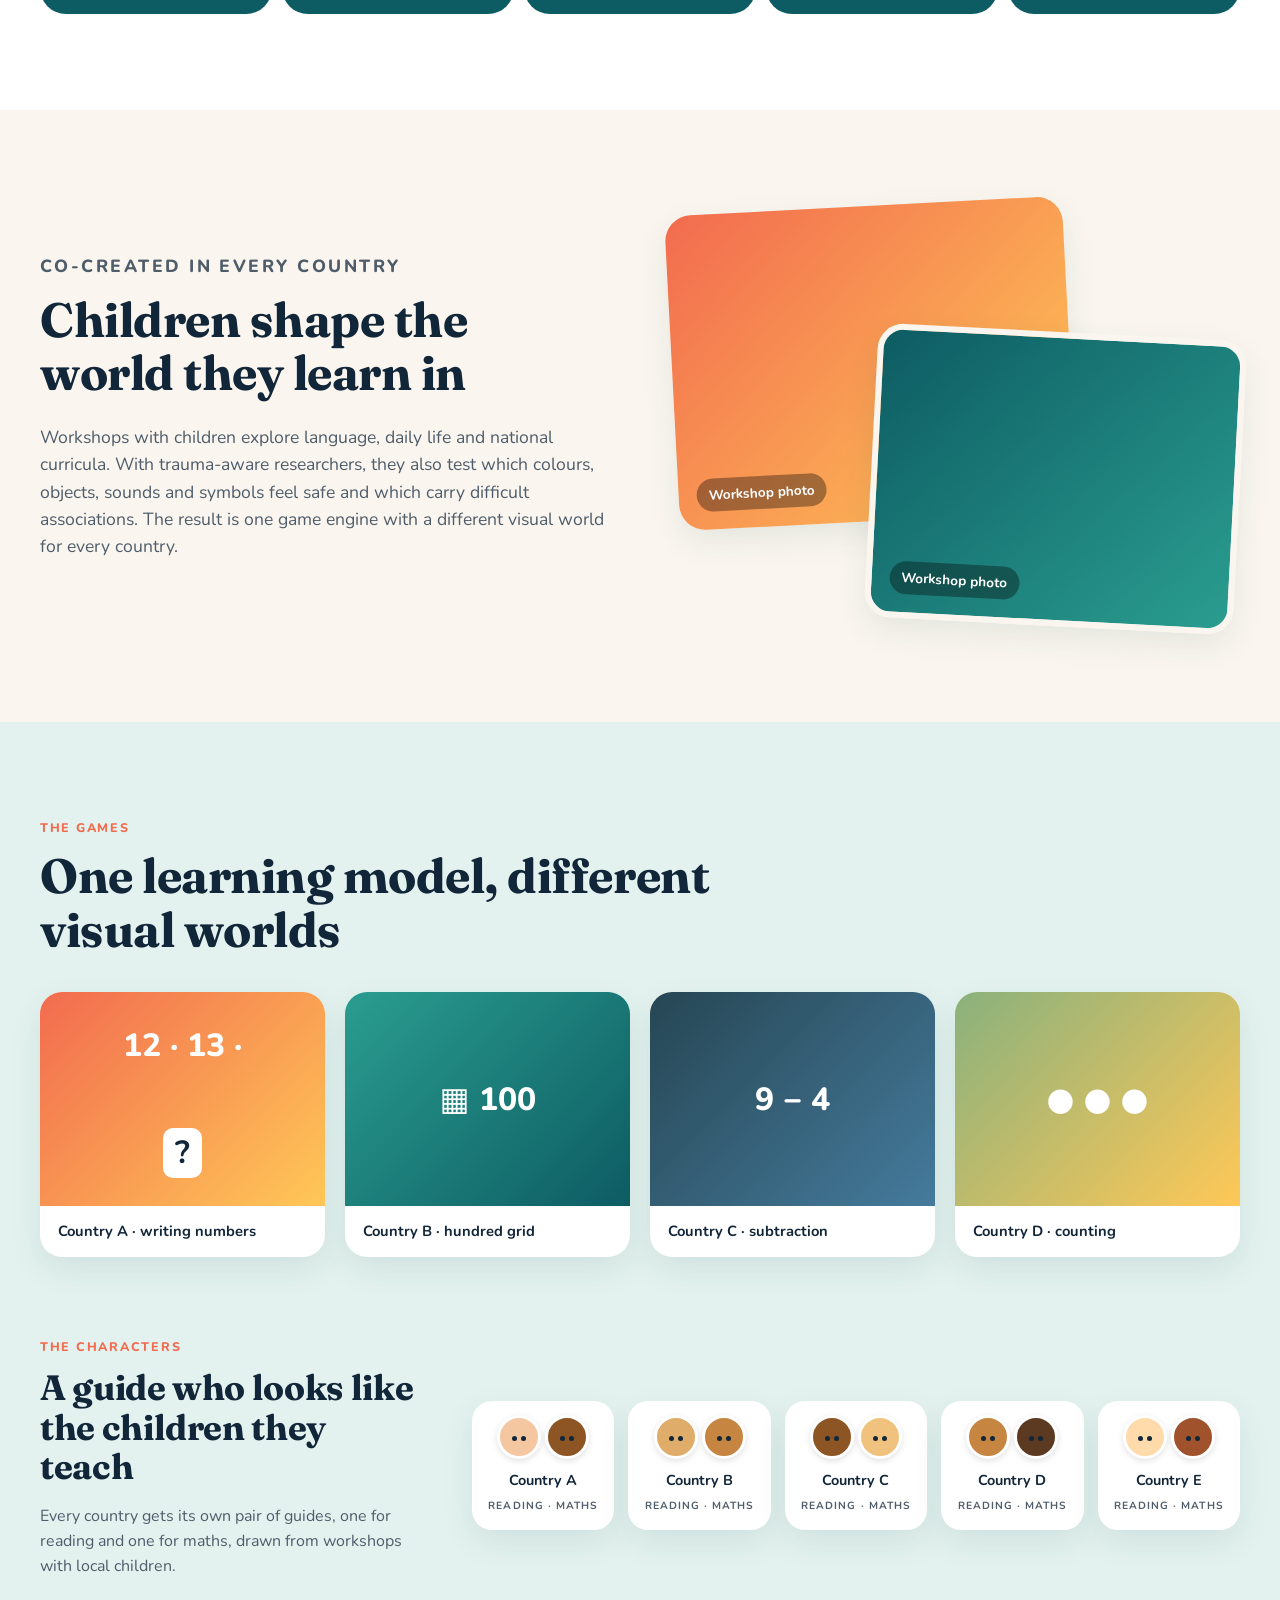
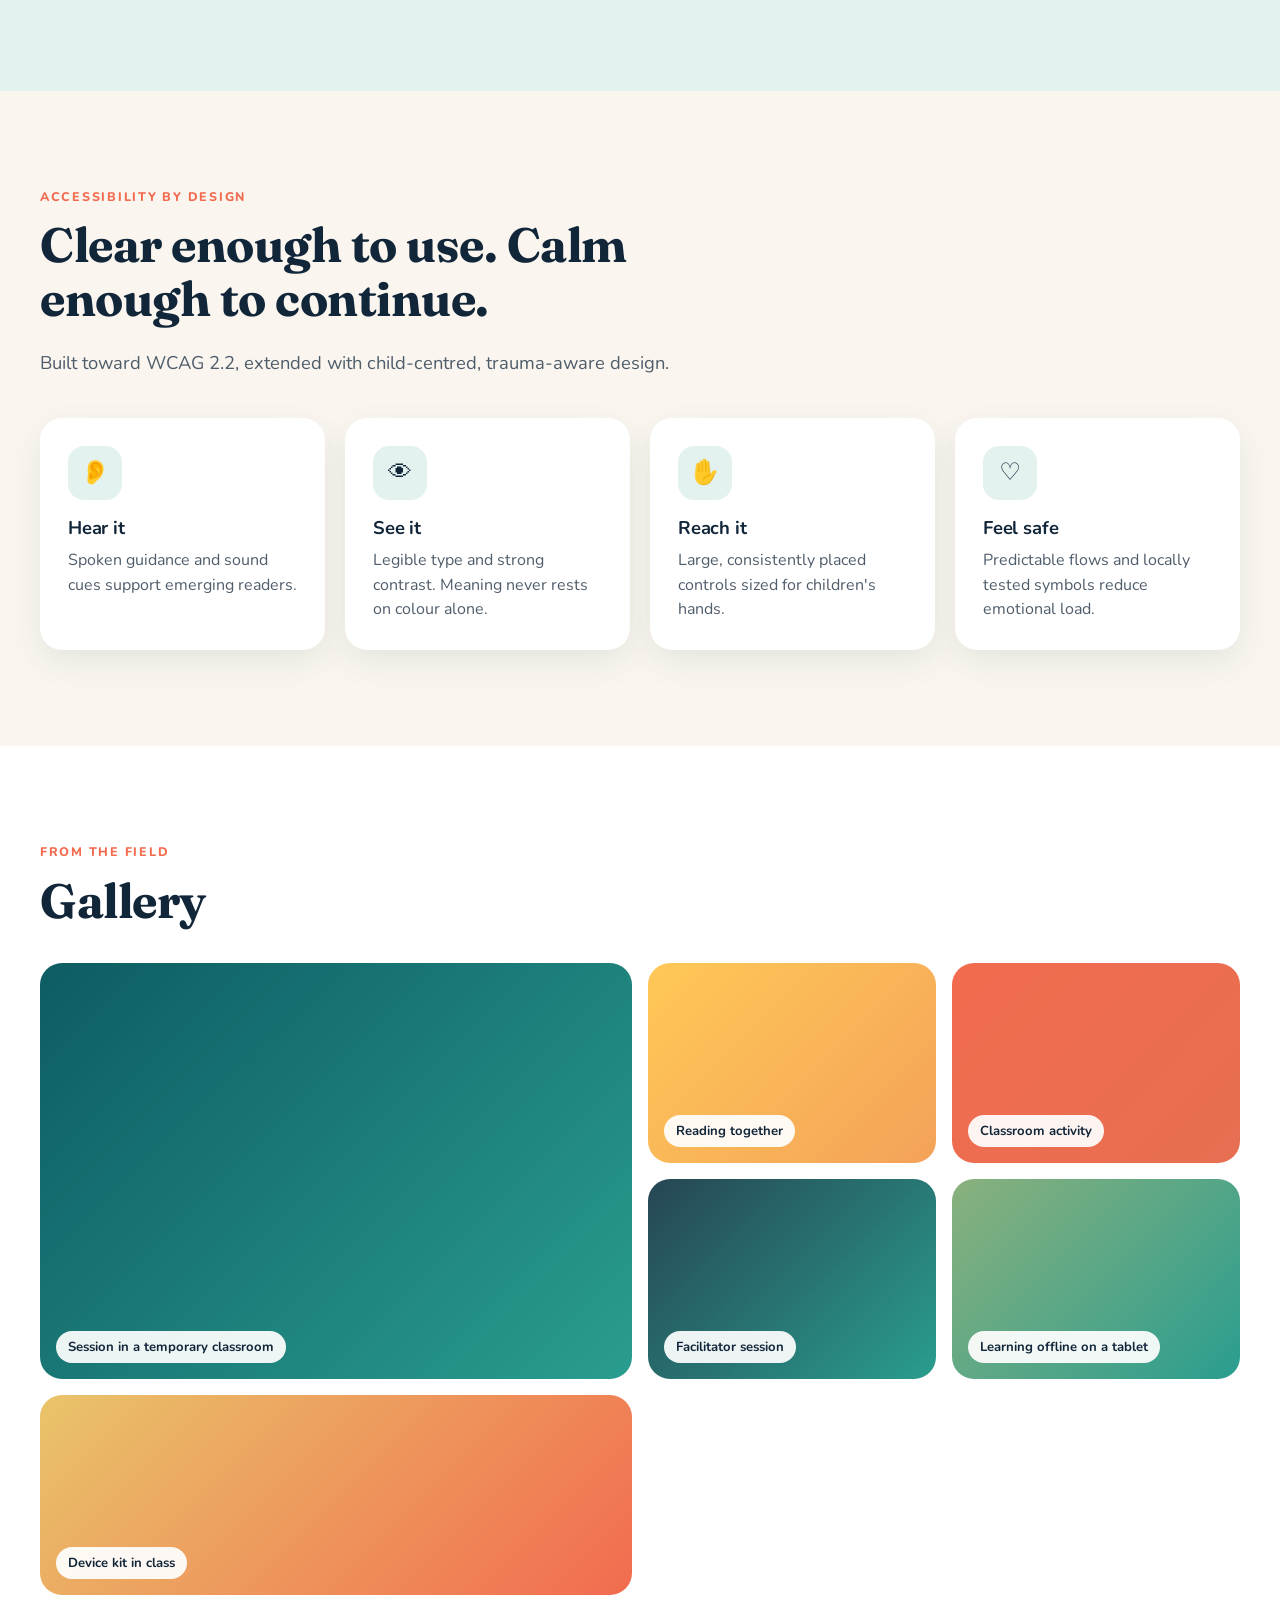
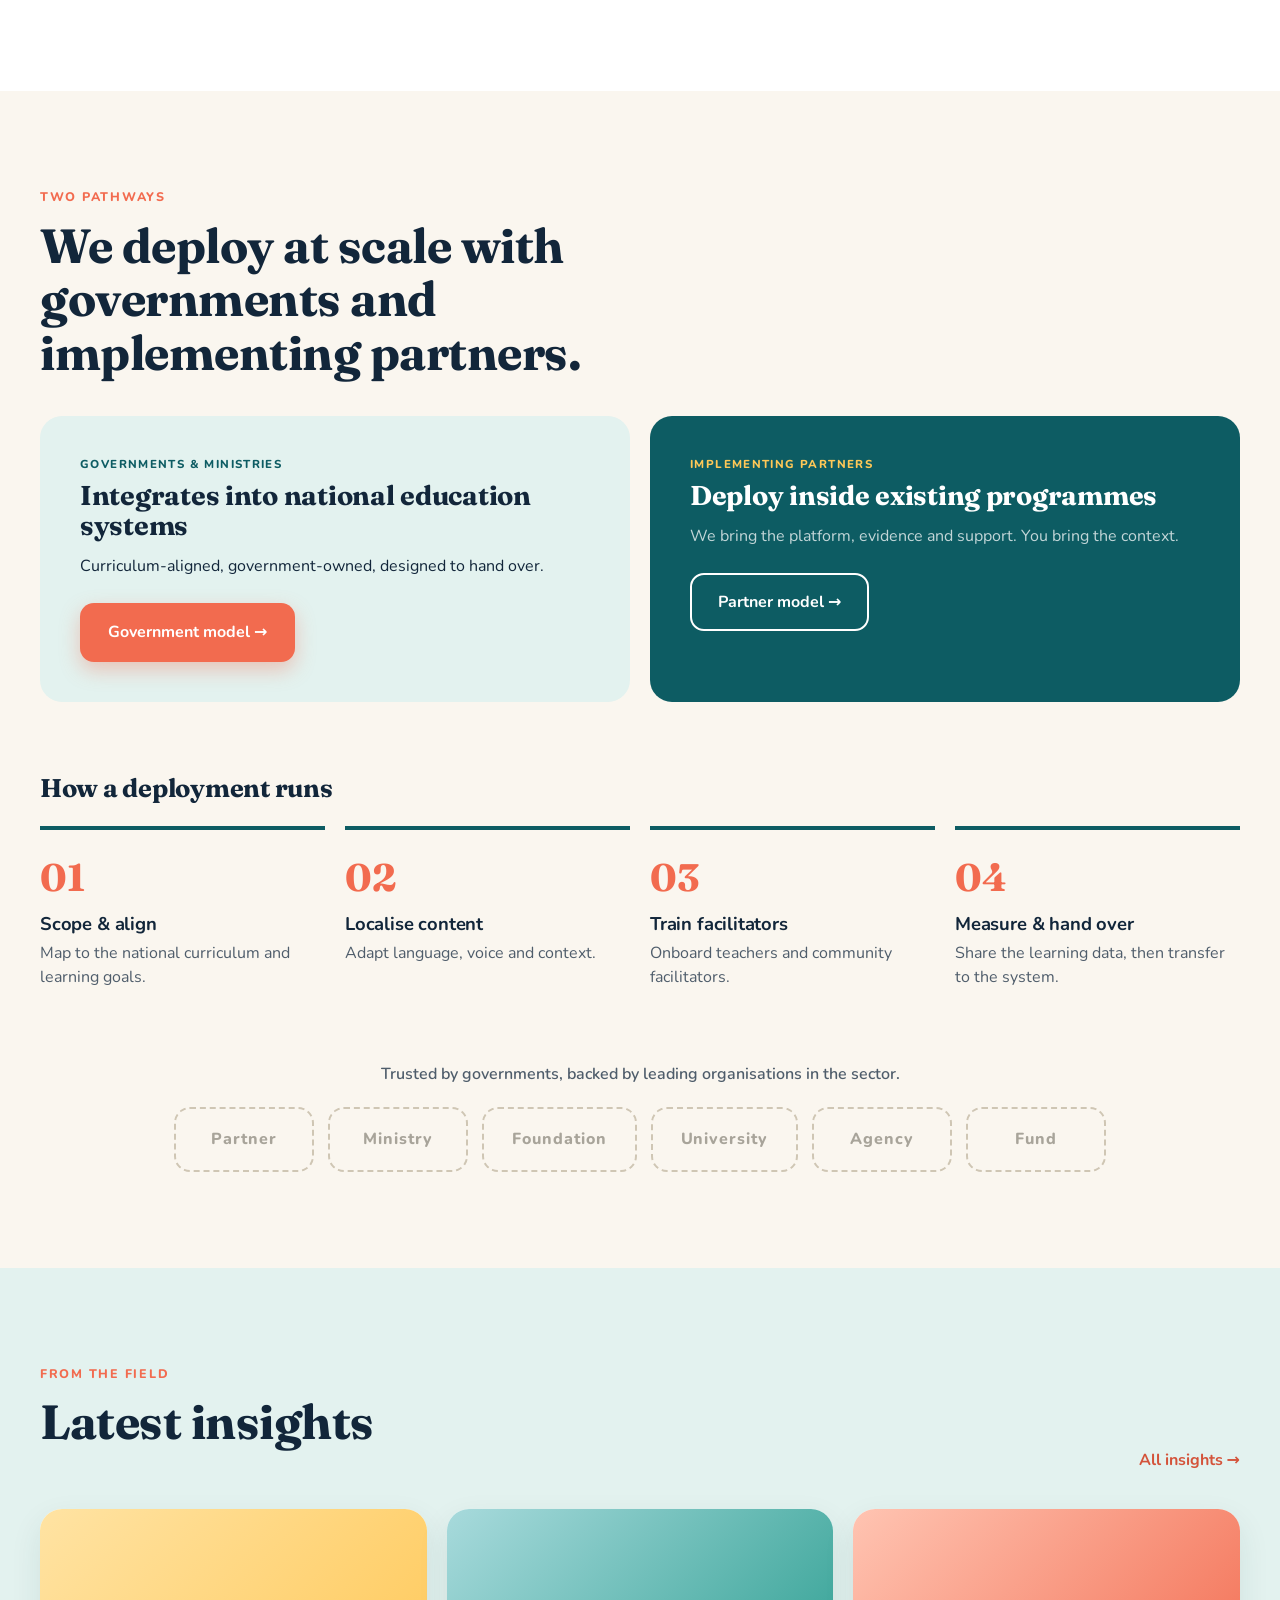
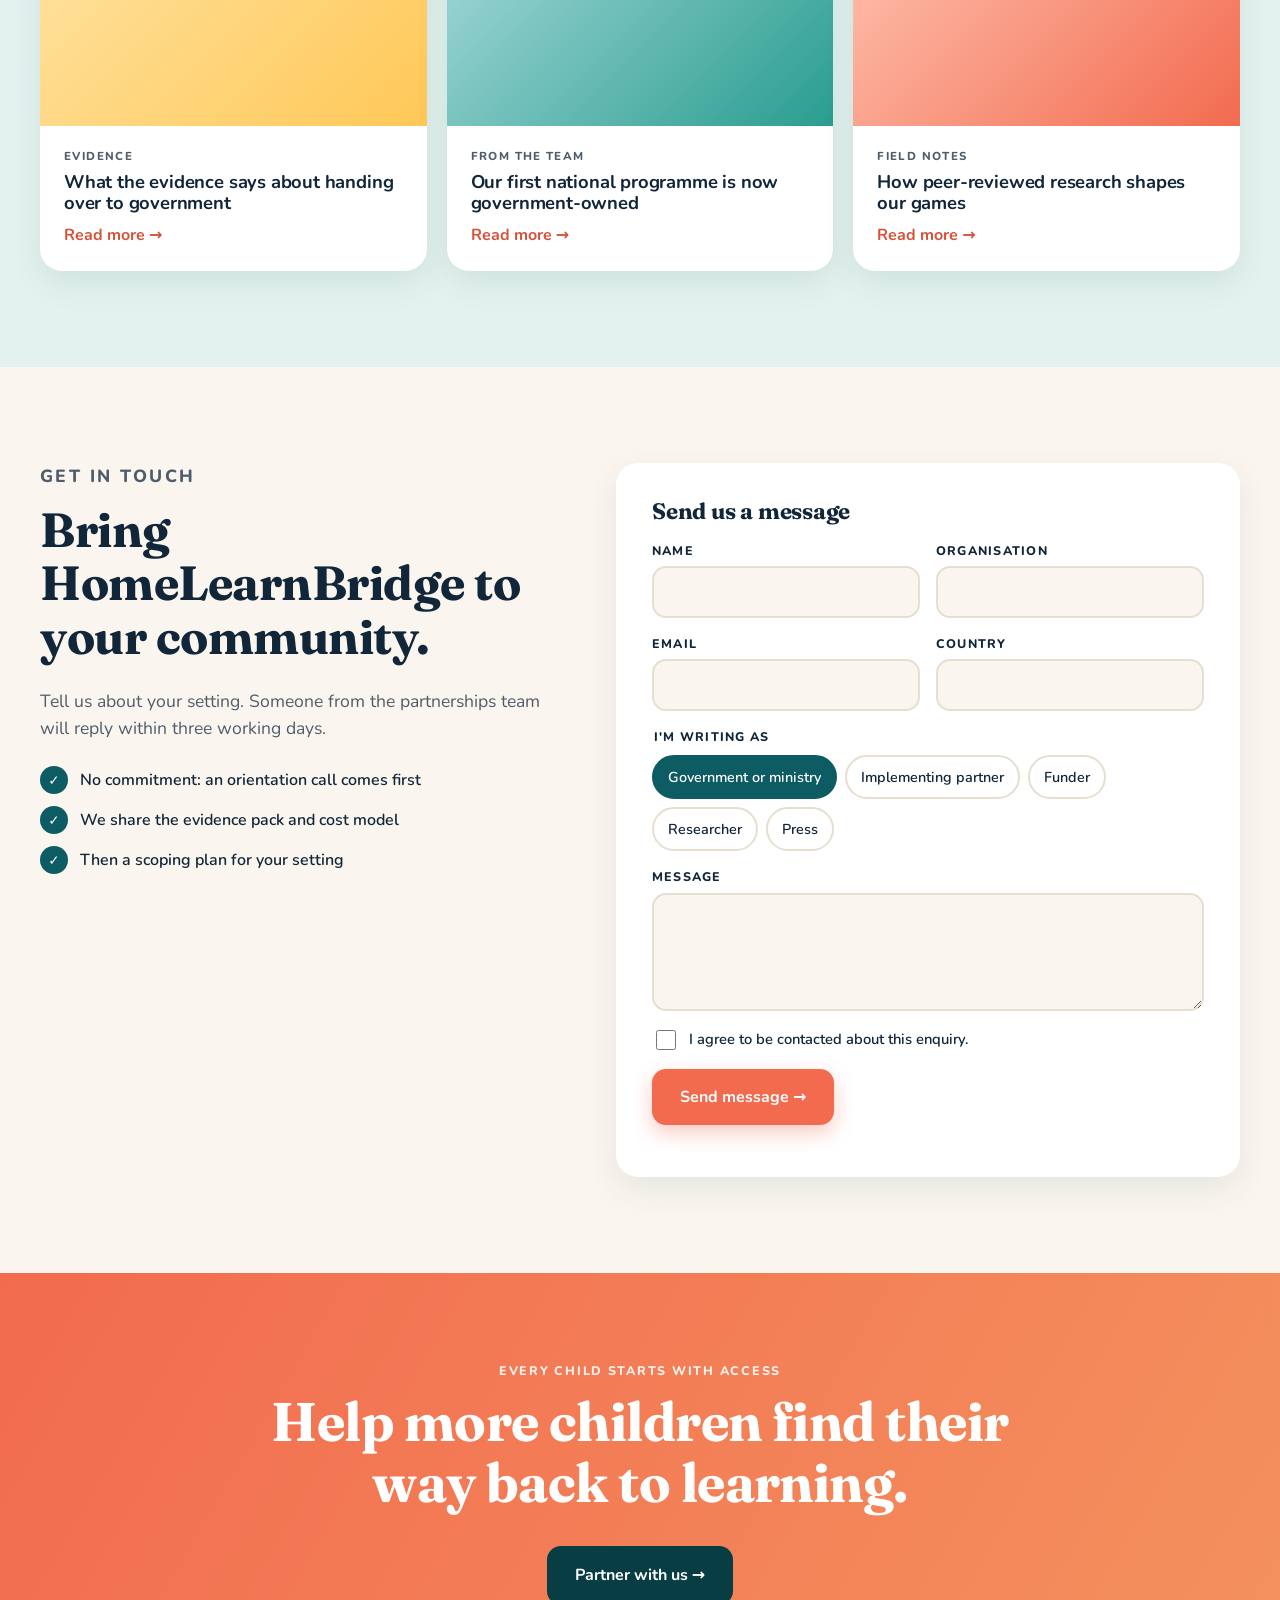
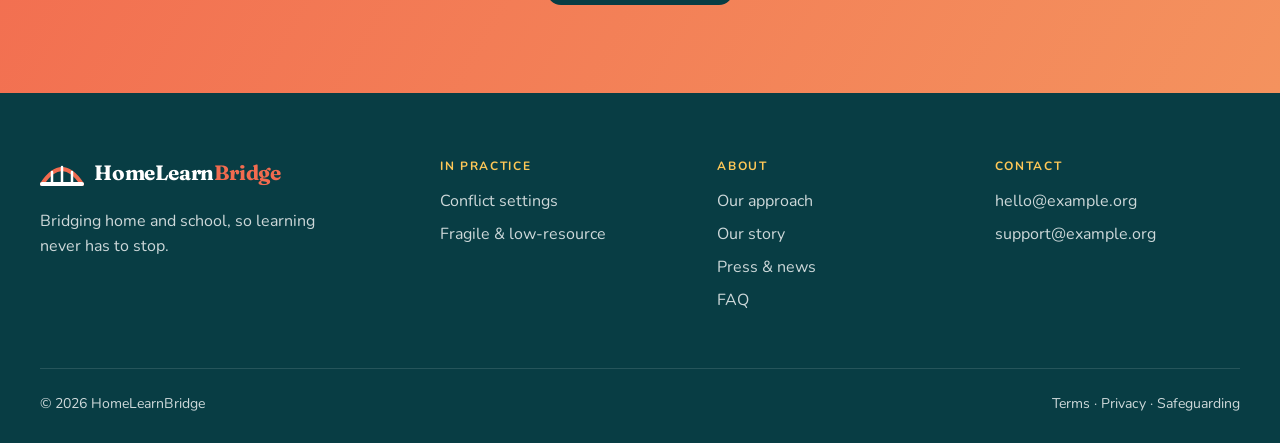
==== commit ef25bde2: "Version CSS/JS links so browsers load the new design Co-Authored-By: Claude Opus 5.5 <noreply@anthro" ====
--- a/index.html
+++ b/index.html
@@ -8,7 +8,7 @@
   <link rel="preconnect" href="https://fonts.googleapis.com" />
   <link rel="preconnect" href="https://fonts.gstatic.com" crossorigin />
   <link href="https://fonts.googleapis.com/css2?family=Fraunces:ital,opsz,wght@0,9..144,600;0,9..144,700;1,9..144,600&family=Nunito:wght@400;600;700;800&display=swap" rel="stylesheet" />
-  <link rel="stylesheet" href="styles.css" />
+  <link rel="stylesheet" href="styles.css?v=2" />
 </head>
 <body>
 
@@ -378,6 +378,6 @@
   </div>
 </footer>
 
-<script src="script.js"></script>
+<script src="script.js?v=2"></script>
 </body>
 </html>
